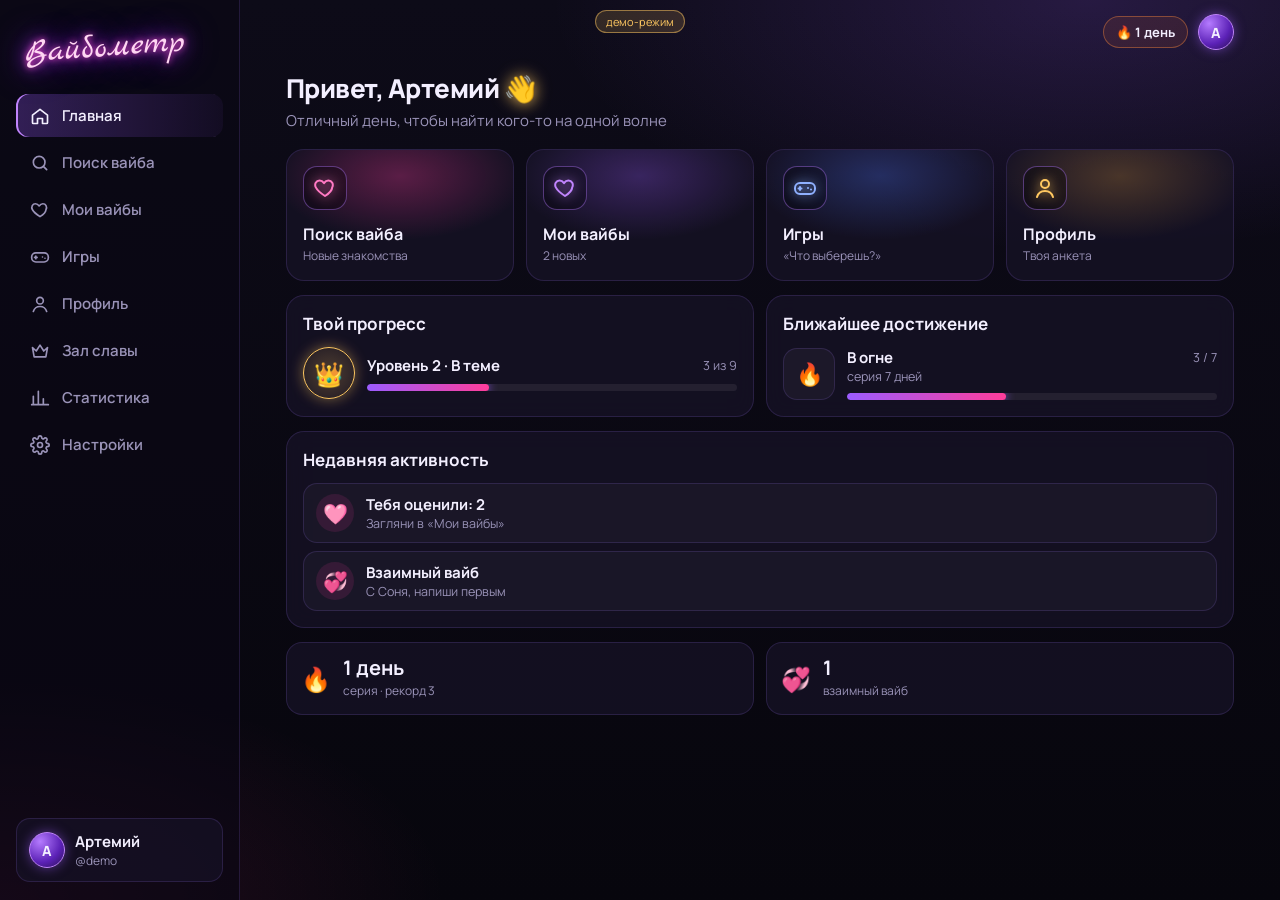
==== webapp/index.html @ e4ebafc0 "Mini App: frontend (home, swipe search, mutual screen, vibes, profile, hall of fame, stats, settings" ====
<!doctype html>
<html lang="ru">
<head>
  <meta charset="utf-8">
  <meta name="viewport" content="width=device-width, initial-scale=1, maximum-scale=1, user-scalable=no, viewport-fit=cover">
  <title>Вайбометр</title>
  <script src="https://telegram.org/js/telegram-web-app.js"></script>
  <link rel="preconnect" href="https://fonts.googleapis.com">
  <link rel="preconnect" href="https://fonts.gstatic.com" crossorigin>
  <link href="https://fonts.googleapis.com/css2?family=Marck+Script&family=Manrope:wght@400;500;600;700;800&display=swap" rel="stylesheet">
  <link rel="stylesheet" href="style.css">
</head>
<body>
  <div class="bg-glow"></div>

  <div class="layout">
    <aside class="sidebar">
      <div class="logo">Вайбометр</div>
      <nav class="side-nav" id="side-nav"></nav>
      <div class="side-user" id="side-user"></div>
    </aside>

    <main class="content">
      <header class="topbar">
        <div class="logo logo-sm">Вайбометр</div>
        <div class="topbar-right">
          <div class="streak-chip" id="top-streak"></div>
          <div class="avatar avatar-sm" id="top-avatar"></div>
        </div>
      </header>
      <div id="view" class="view"></div>
    </main>
  </div>

  <nav class="tabbar" id="tabbar"></nav>

  <div id="overlay" class="overlay hidden"></div>
  <div id="toast" class="toast hidden"></div>

  <script src="app.js"></script>
</body>
</html>
---- webapp/style.css ----
/* Вайбометр Mini App: тёмный неон, фиолетовый акцент, розовый для взаимности */
:root {
  --bg: #07060d;
  --bg-2: #0d0b18;
  --card: rgba(22, 18, 38, 0.78);
  --card-solid: #15122a;
  --line: rgba(160, 120, 255, 0.16);
  --line-strong: rgba(180, 120, 255, 0.42);
  --text: #f3efff;
  --muted: #9a93b8;
  --dim: #6b6589;
  --violet: #9b5cff;
  --violet-2: #c084fc;
  --pink: #ff3d9a;
  --pink-2: #ff7ac3;
  --gold: #ffc861;
  --ok: #3ee08f;
  --glow-violet: 0 0 18px rgba(155, 92, 255, 0.55), 0 0 42px rgba(155, 92, 255, 0.25);
  --glow-pink: 0 0 18px rgba(255, 61, 154, 0.6), 0 0 44px rgba(255, 61, 154, 0.28);
  --radius: 18px;
  --tabbar-h: 68px;
  --safe-b: env(safe-area-inset-bottom, 0px);
}

* { box-sizing: border-box; -webkit-tap-highlight-color: transparent; }
html, body { margin: 0; height: 100%; }
body {
  background: var(--bg);
  color: var(--text);
  font-family: "Manrope", -apple-system, system-ui, sans-serif;
  font-size: 15px;
  overflow-x: hidden;
  overscroll-behavior: none;
}
button { font: inherit; color: inherit; cursor: pointer; border: 0; background: none; }
.hidden { display: none !important; }

.bg-glow {
  position: fixed; inset: 0; z-index: 0; pointer-events: none;
  background:
    radial-gradient(60% 40% at 85% 0%, rgba(155, 92, 255, 0.18), transparent 70%),
    radial-gradient(50% 35% at 0% 100%, rgba(255, 61, 154, 0.12), transparent 70%),
    linear-gradient(180deg, var(--bg-2), var(--bg));
}

/* ---------- Логотип ---------- */
.logo {
  font-family: "Marck Script", cursive;
  font-size: 34px;
  color: #ffd6f3;
  text-shadow: 0 0 6px #ff4fd8, 0 0 18px #c13cff, 0 0 36px #7a2cff;
  transform: rotate(-4deg);
  line-height: 1;
  white-space: nowrap;
}
.logo-sm { font-size: 26px; }

/* ---------- Каркас ---------- */
.layout { position: relative; z-index: 1; display: flex; min-height: 100vh; }
.content { flex: 1; min-width: 0; }
.view {
  padding: 8px 16px calc(var(--tabbar-h) + var(--safe-b) + 20px);
  max-width: 980px; margin: 0 auto;
  animation: fade .25s ease;
}
@keyframes fade { from { opacity: 0; transform: translateY(6px); } to { opacity: 1; transform: none; } }

.topbar {
  display: flex; align-items: center; justify-content: space-between;
  padding: 14px 16px 6px;
  max-width: 980px; margin: 0 auto;
}
.topbar-right { display: flex; align-items: center; gap: 10px; }

.sidebar { display: none; }

.tabbar {
  position: fixed; left: 0; right: 0; bottom: 0; z-index: 20;
  height: calc(var(--tabbar-h) + var(--safe-b));
  padding: 6px 8px var(--safe-b);
  display: grid; grid-template-columns: repeat(5, 1fr);
  background: rgba(10, 8, 20, 0.92);
  backdrop-filter: blur(14px);
  border-top: 1px solid var(--line);
}
.tab {
  display: flex; flex-direction: column; align-items: center; justify-content: center; gap: 3px;
  color: var(--dim); font-size: 11px; font-weight: 600;
  position: relative;
}
.tab svg { width: 23px; height: 23px; }
.tab.active { color: var(--text); }
.tab.active svg { color: var(--violet-2); filter: drop-shadow(0 0 6px var(--violet)); }
.tab .dot {
  position: absolute; top: 6px; right: calc(50% - 18px);
  min-width: 16px; height: 16px; padding: 0 4px; border-radius: 8px;
  background: var(--pink); color: #fff; font-size: 10px; line-height: 16px; text-align: center;
  box-shadow: var(--glow-pink);
}

@media (min-width: 900px) {
  .tabbar, .topbar .logo { display: none; }
  .topbar { justify-content: flex-end; }
  .sidebar {
    display: flex; flex-direction: column;
    width: 240px; flex-shrink: 0;
    position: sticky; top: 0; height: 100vh;
    padding: 26px 16px 18px;
    border-right: 1px solid var(--line);
    background: rgba(10, 8, 20, 0.6);
  }
  .sidebar .logo { margin: 4px 8px 30px; }
  .view { padding-bottom: 40px; }
}
.side-nav { display: flex; flex-direction: column; gap: 4px; flex: 1; }
.side-link {
  display: flex; align-items: center; gap: 12px;
  padding: 11px 14px; border-radius: 12px;
  color: var(--muted); font-weight: 600; text-align: left;
}
.side-link svg { width: 20px; height: 20px; }
.side-link:hover { background: rgba(155, 92, 255, 0.08); color: var(--text); }
.side-link.active {
  color: var(--text);
  background: linear-gradient(90deg, rgba(155, 92, 255, 0.28), rgba(155, 92, 255, 0.06));
  box-shadow: inset 2px 0 0 var(--violet-2);
}
.side-user {
  display: flex; align-items: center; gap: 10px;
  padding: 12px; border-radius: 14px;
  background: var(--card); border: 1px solid var(--line);
}
.side-user small { display: block; color: var(--muted); font-size: 12px; }
.online { color: var(--ok); font-size: 12px; margin: 0 0 10px 8px; }
.online::before { content: "●"; margin-right: 6px; }

/* ---------- Общие блоки ---------- */
h1 { font-size: 26px; font-weight: 800; margin: 6px 0 4px; letter-spacing: -0.02em; }
h2 { font-size: 17px; font-weight: 700; margin: 0 0 12px; }
.sub { color: var(--muted); margin: 0 0 18px; }

.card {
  background: var(--card);
  border: 1px solid var(--line);
  border-radius: var(--radius);
  padding: 16px;
  backdrop-filter: blur(10px);
}
.grid { display: grid; gap: 12px; }
.grid-2 { grid-template-columns: 1fr 1fr; }
.grid-4 { grid-template-columns: repeat(2, 1fr); }
@media (min-width: 700px) { .grid-4 { grid-template-columns: repeat(4, 1fr); } }
.row { display: flex; align-items: center; gap: 12px; }
.between { justify-content: space-between; }
.mt { margin-top: 14px; }
.mt-l { margin-top: 22px; }
.muted { color: var(--muted); }
.small { font-size: 12.5px; }

.btn {
  display: inline-flex; align-items: center; justify-content: center; gap: 10px;
  height: 52px; padding: 0 22px; border-radius: 16px;
  font-weight: 700; font-size: 16px;
  border: 1.5px solid var(--line-strong);
  background: rgba(22, 18, 38, 0.8);
  transition: transform .12s ease, box-shadow .2s ease;
}
.btn:active { transform: scale(0.96); }
.btn svg { width: 22px; height: 22px; }
.btn-pink {
  border-color: var(--pink);
  background: linear-gradient(180deg, rgba(255, 61, 154, 0.22), rgba(255, 61, 154, 0.06));
  box-shadow: var(--glow-pink);
}
.btn-pink svg { color: var(--pink-2); filter: drop-shadow(0 0 6px var(--pink)); }
.btn-violet {
  border-color: var(--violet-2);
  background: linear-gradient(180deg, rgba(155, 92, 255, 0.28), rgba(155, 92, 255, 0.08));
  box-shadow: var(--glow-violet);
}
.btn-ghost { border-color: var(--line); }
.btn-block { width: 100%; }
.btn-sm { height: 36px; padding: 0 14px; font-size: 13px; border-radius: 12px; }

.chip {
  display: inline-flex; align-items: center; gap: 6px;
  padding: 6px 12px; border-radius: 999px;
  font-size: 13px; font-weight: 600;
  background: rgba(155, 92, 255, 0.12);
  border: 1px solid rgba(155, 92, 255, 0.35);
  color: #e3d4ff;
}
.chip.common {
  background: rgba(255, 61, 154, 0.14);
  border-color: rgba(255, 61, 154, 0.55);
  color: #ffd0e8;
  box-shadow: 0 0 10px rgba(255, 61, 154, 0.25);
}
.chips { display: flex; flex-wrap: wrap; gap: 8px; }

.seg { display: flex; gap: 6px; padding: 4px; border-radius: 14px; background: rgba(255,255,255,0.03); border: 1px solid var(--line); margin-bottom: 16px; overflow-x: auto; }
.seg button { flex: 1; padding: 9px 12px; border-radius: 10px; color: var(--muted); font-weight: 600; font-size: 13.5px; white-space: nowrap; }
.seg button.on { background: rgba(155, 92, 255, 0.3); color: var(--text); box-shadow: var(--glow-violet); }

.streak-chip {
  display: flex; align-items: center; gap: 6px;
  padding: 6px 12px; border-radius: 999px;
  background: rgba(255, 120, 40, 0.1); border: 1px solid rgba(255, 140, 60, 0.4);
  font-weight: 700; font-size: 13px;
}

.bar { height: 7px; border-radius: 99px; background: rgba(255,255,255,0.07); overflow: hidden; }
.bar > i {
  display: block; height: 100%; border-radius: 99px;
  background: linear-gradient(90deg, var(--violet), var(--pink));
  box-shadow: 0 0 10px var(--violet);
}

/* ---------- Аватары ---------- */
.avatar {
  width: 48px; height: 48px; border-radius: 50%; flex-shrink: 0;
  display: grid; place-items: center;
  font-weight: 800; font-size: 18px;
  background: radial-gradient(circle at 30% 25%, #b57bff, #5b21b6 60%, #2a1052);
  border: 1.5px solid var(--violet-2);
  box-shadow: 0 0 12px rgba(155, 92, 255, 0.5);
  background-size: cover; background-position: center;
  overflow: hidden;
}
.avatar-sm { width: 36px; height: 36px; font-size: 14px; }
.avatar-xl { width: 120px; height: 120px; font-size: 42px; border-width: 2.5px; }
.avatar.pink { border-color: var(--pink); box-shadow: var(--glow-pink); background: radial-gradient(circle at 30% 25%, #ff8fca, #b0105e 60%, #4a0628); }

/* ---------- Главная ---------- */
.hello h1 span { filter: drop-shadow(0 0 8px var(--gold)); }
.tiles { display: grid; grid-template-columns: 1fr 1fr; gap: 12px; }
@media (min-width: 700px) { .tiles { grid-template-columns: repeat(4, 1fr); } }
.tile {
  position: relative; overflow: hidden;
  min-height: 132px; padding: 16px; border-radius: var(--radius);
  display: flex; flex-direction: column; justify-content: flex-end; text-align: left;
  border: 1px solid var(--line);
  background: var(--card);
}
.tile::before {
  content: ""; position: absolute; inset: 0; z-index: 0;
  background: radial-gradient(80% 70% at 50% 20%, var(--tile-c, rgba(155,92,255,.35)), transparent 70%);
  opacity: .8;
}
.tile > * { position: relative; z-index: 1; }
.tile .ico {
  position: absolute; top: 16px; left: 16px;
  width: 44px; height: 44px; border-radius: 14px; display: grid; place-items: center;
  background: rgba(0,0,0,.3); border: 1px solid var(--line-strong);
}
.tile .ico svg { width: 24px; height: 24px; filter: drop-shadow(0 0 6px currentColor); }
.tile b { font-size: 16px; }
.tile small { color: var(--muted); font-size: 12px; margin-top: 2px; }
.tile.pink { --tile-c: rgba(255, 61, 154, .38); }
.tile.pink .ico { color: var(--pink-2); }
.tile.violet .ico { color: var(--violet-2); }
.tile.blue { --tile-c: rgba(80, 120, 255, .35); }
.tile.blue .ico { color: #8fb0ff; }
.tile.gold { --tile-c: rgba(255, 180, 60, .28); }
.tile.gold .ico { color: var(--gold); }

.level-badge {
  width: 52px; height: 52px; border-radius: 50%; flex-shrink: 0;
  display: grid; place-items: center; font-size: 24px;
  background: radial-gradient(circle, rgba(255,200,97,.25), rgba(255,200,97,.05));
  border: 1.5px solid var(--gold);
  box-shadow: 0 0 14px rgba(255, 200, 97, 0.45);
}
.lock-badge {
  width: 52px; height: 52px; border-radius: 14px; flex-shrink: 0;
  display: grid; place-items: center; font-size: 22px;
  background: rgba(255,255,255,.04); border: 1px solid var(--line);
}

.activity { display: flex; flex-direction: column; gap: 8px; }
.act { display: flex; align-items: center; gap: 12px; padding: 10px 12px; border-radius: 14px; background: rgba(255,255,255,0.03); border: 1px solid var(--line); }
.act .ai { font-size: 20px; width: 38px; height: 38px; border-radius: 50%; display: grid; place-items: center; background: rgba(255, 61, 154, .12); }

/* ---------- Поиск: карточка ---------- */
.deck { position: relative; height: min(560px, calc(100vh - 400px - var(--safe-b))); height: min(560px, calc(100dvh - 400px - var(--safe-b))); min-height: 330px; margin: 0 auto; max-width: 440px; }
@media (min-width: 900px) { .deck { height: min(560px, calc(100dvh - 300px)); } }
.pcard {
  position: absolute; inset: 0;
  border-radius: 24px; overflow: hidden;
  background: var(--card-solid);
  border: 1px solid var(--line-strong);
  box-shadow: 0 20px 50px rgba(0,0,0,.5), 0 0 30px rgba(155, 92, 255, .15);
  display: flex; flex-direction: column;
  touch-action: pan-y; user-select: none;
  will-change: transform;
}
.pcard.back { transform: scale(0.94) translateY(16px); opacity: .55; filter: blur(1px); }
.pcard .aura {
  position: relative; flex: 1; min-height: 180px;
  display: grid; place-items: center;
  background:
    radial-gradient(40% 45% at 50% 42%, var(--a1, #b04cff) 0%, transparent 70%),
    radial-gradient(60% 50% at 30% 80%, var(--a2, #ff3d9a) 0%, transparent 70%),
    linear-gradient(160deg, #1b1033, #0a0716);
  overflow: hidden;
}
.pcard .aura::after {
  content: ""; position: absolute; inset: 0;
  background: repeating-linear-gradient(0deg, rgba(255,255,255,.025) 0 2px, transparent 2px 4px);
}
.silhouette {
  width: 46%; max-width: 170px; aspect-ratio: 1; border-radius: 50%;
  display: grid; place-items: center;
  font-size: 64px; font-weight: 800; color: rgba(255,255,255,.92);
  background: rgba(255,255,255,.06);
  border: 2px solid rgba(255,255,255,.35);
  box-shadow: 0 0 40px rgba(255,255,255,.12), inset 0 0 30px rgba(255,255,255,.08);
  backdrop-filter: blur(6px);
  text-shadow: 0 0 20px rgba(255,255,255,.6);
}
.locked-note {
  position: absolute; bottom: 12px; left: 12px; right: 12px; z-index: 2;
  display: flex; align-items: center; gap: 8px; justify-content: center;
  font-size: 12.5px; color: #e9ddff;
  padding: 7px 10px; border-radius: 12px;
  background: rgba(0,0,0,.4); backdrop-filter: blur(6px);
}
.vibe-pill {
  position: absolute; top: 14px; right: 14px; z-index: 2;
  padding: 7px 12px; border-radius: 999px;
  font-weight: 800; font-size: 14px;
  background: rgba(0,0,0,.45); border: 1px solid rgba(255, 140, 60, .6);
  box-shadow: 0 0 14px rgba(255, 120, 40, .4);
}
.pcard .info { padding: 14px 18px 16px; }
.pcard .name { font-size: 24px; font-weight: 800; letter-spacing: -0.02em; }
.pcard .city { color: var(--muted); margin: 2px 0 10px; }
.pcard .about { color: #d5cdef; margin: 10px 0 0; font-size: 14px; line-height: 1.4; display: -webkit-box; -webkit-line-clamp: 3; -webkit-box-orient: vertical; overflow: hidden; }
.stamp {
  position: absolute; top: 30px; z-index: 3;
  padding: 6px 14px; border-radius: 12px;
  font-size: 26px; font-weight: 800; letter-spacing: .06em;
  border: 3px solid; opacity: 0; pointer-events: none;
}
.stamp.like { left: 22px; color: var(--pink-2); border-color: var(--pink); transform: rotate(-14deg); box-shadow: var(--glow-pink); text-shadow: 0 0 10px var(--pink); }
.stamp.skip { right: 22px; color: #cfc8e8; border-color: #8b84a8; transform: rotate(14deg); }

.actions { display: grid; grid-template-columns: 1fr 1fr; gap: 12px; max-width: 440px; margin: 14px auto 0; }
.actions-mini { display: flex; justify-content: center; gap: 22px; margin-top: 12px; }
.actions-mini button { color: var(--muted); font-size: 13px; display: flex; align-items: center; gap: 6px; }
.actions-mini svg { width: 16px; height: 16px; }

.empty { text-align: center; padding: 50px 20px; }
.empty .big { font-size: 54px; margin-bottom: 12px; filter: drop-shadow(0 0 14px var(--violet)); }

/* ---------- Мои вайбы ---------- */
.person { display: flex; align-items: center; gap: 12px; padding: 12px; border-radius: 16px; background: var(--card); border: 1px solid var(--line); }
.person .pi { flex: 1; min-width: 0; }
.person .pi b { display: block; }
.person .pi small { color: var(--muted); }
.list { display: flex; flex-direction: column; gap: 10px; }

/* ---------- Взаимность ---------- */
.overlay {
  position: fixed; inset: 0; z-index: 50;
  background: radial-gradient(60% 50% at 50% 40%, rgba(255, 61, 154, .22), rgba(7,6,13,.96) 70%);
  backdrop-filter: blur(8px);
  display: flex; flex-direction: column; align-items: center; justify-content: center;
  padding: 24px; text-align: center;
  animation: fade .3s ease;
}
.match-title { font-size: 32px; font-weight: 800; text-shadow: 0 0 18px rgba(255, 61, 154, .8); margin: 0; }
.match-pair { display: flex; align-items: center; justify-content: center; gap: 4px; margin: 36px 0 16px; }
.match-pair .who { width: 120px; }
.match-pair .who b { display: block; margin-top: 10px; }
.match-pair .who small { color: var(--muted); }
.match-heart { font-size: 48px; animation: beat 1.1s ease-in-out infinite; filter: drop-shadow(0 0 16px var(--pink)); margin: 0 -6px; z-index: 2; }
@keyframes beat { 0%,100% { transform: scale(1); } 30% { transform: scale(1.22); } 50% { transform: scale(.96); } }
.float-heart { position: absolute; color: var(--pink); opacity: .7; animation: rise linear infinite; pointer-events: none; text-shadow: 0 0 10px var(--pink); }
@keyframes rise { from { transform: translateY(40px); opacity: 0; } 20% { opacity: .8; } to { transform: translateY(-120px); opacity: 0; } }
.match-actions { display: flex; flex-direction: column; gap: 10px; width: 100%; max-width: 320px; margin-top: 26px; }

/* ---------- Профиль ---------- */
.profile-head { display: flex; gap: 16px; align-items: center; }
.profile-photo {
  width: 104px; height: 104px; border-radius: 22px; flex-shrink: 0;
  background: radial-gradient(circle at 30% 25%, #b57bff, #5b21b6 60%, #2a1052);
  background-size: cover; background-position: center;
  border: 1.5px solid var(--line-strong);
  box-shadow: var(--glow-violet);
  display: grid; place-items: center; font-size: 40px; font-weight: 800;
}
.stat-tile { display: flex; align-items: center; gap: 12px; padding: 14px; border-radius: 16px; background: var(--card); border: 1px solid var(--line); }
.stat-tile .si { font-size: 24px; }
.stat-tile b { font-size: 20px; display: block; line-height: 1.1; }
.stat-tile small { color: var(--muted); font-size: 12px; }

/* ---------- Зал славы ---------- */
.ach-grid { display: grid; grid-template-columns: repeat(auto-fill, minmax(96px, 1fr)); gap: 14px; }
.ach { text-align: center; }
.ach .medal {
  width: 72px; height: 72px; margin: 0 auto 8px; border-radius: 50%;
  display: grid; place-items: center; font-size: 30px;
  background: radial-gradient(circle, rgba(255,255,255,.06), rgba(255,255,255,.01));
  border: 1.5px solid var(--line);
  position: relative;
}
.ach.done .medal { border-color: var(--gold); box-shadow: 0 0 16px rgba(255, 200, 97, .45); background: radial-gradient(circle, rgba(255,200,97,.22), rgba(255,200,97,.03)); }
.ach.locked .medal { filter: grayscale(1); opacity: .5; }
.ach b { font-size: 13px; display: block; }
.ach small { color: var(--muted); font-size: 11.5px; }
.ach .bar { margin: 6px auto 0; max-width: 72px; height: 5px; }

/* ---------- Статистика ---------- */
.ring { width: 150px; height: 150px; position: relative; margin: 0 auto; }
.ring svg { width: 100%; height: 100%; transform: rotate(-90deg); }
.ring .rv { position: absolute; inset: 0; display: grid; place-items: center; text-align: center; }
.ring .rv b { font-size: 30px; display: block; }

/* ---------- Игры ---------- */
.game { display: flex; align-items: center; gap: 14px; padding: 14px; border-radius: 18px; background: var(--card); border: 1px solid var(--line); }
.game .gi { width: 58px; height: 58px; border-radius: 16px; display: grid; place-items: center; font-size: 28px; flex-shrink: 0; background: rgba(155, 92, 255, .14); border: 1px solid var(--line-strong); box-shadow: var(--glow-violet); }
.game .gt { flex: 1; min-width: 0; }
.game .gt small { color: var(--muted); }
.game.soon { opacity: .55; }

/* ---------- Настройки ---------- */
.set-item { display: flex; align-items: center; gap: 14px; padding: 14px; border-radius: 14px; background: var(--card); border: 1px solid var(--line); text-align: left; width: 100%; }
.set-item .st { flex: 1; }
.set-item small { display: block; color: var(--muted); font-size: 12px; }
.set-item .chev { color: var(--dim); }

/* ---------- Тост ---------- */
.toast {
  position: fixed; left: 50%; transform: translateX(-50%);
  bottom: calc(var(--tabbar-h) + var(--safe-b) + 16px); z-index: 60;
  padding: 12px 18px; border-radius: 14px;
  background: rgba(30, 24, 52, .95); border: 1px solid var(--line-strong);
  box-shadow: var(--glow-violet); font-weight: 600; font-size: 14px;
  max-width: calc(100% - 32px);
}
.demo-badge { position: fixed; top: 10px; left: 50%; transform: translateX(-50%); z-index: 70; font-size: 11px; padding: 3px 10px; border-radius: 99px; background: rgba(255, 200, 97, .15); border: 1px solid rgba(255,200,97,.5); color: var(--gold); }
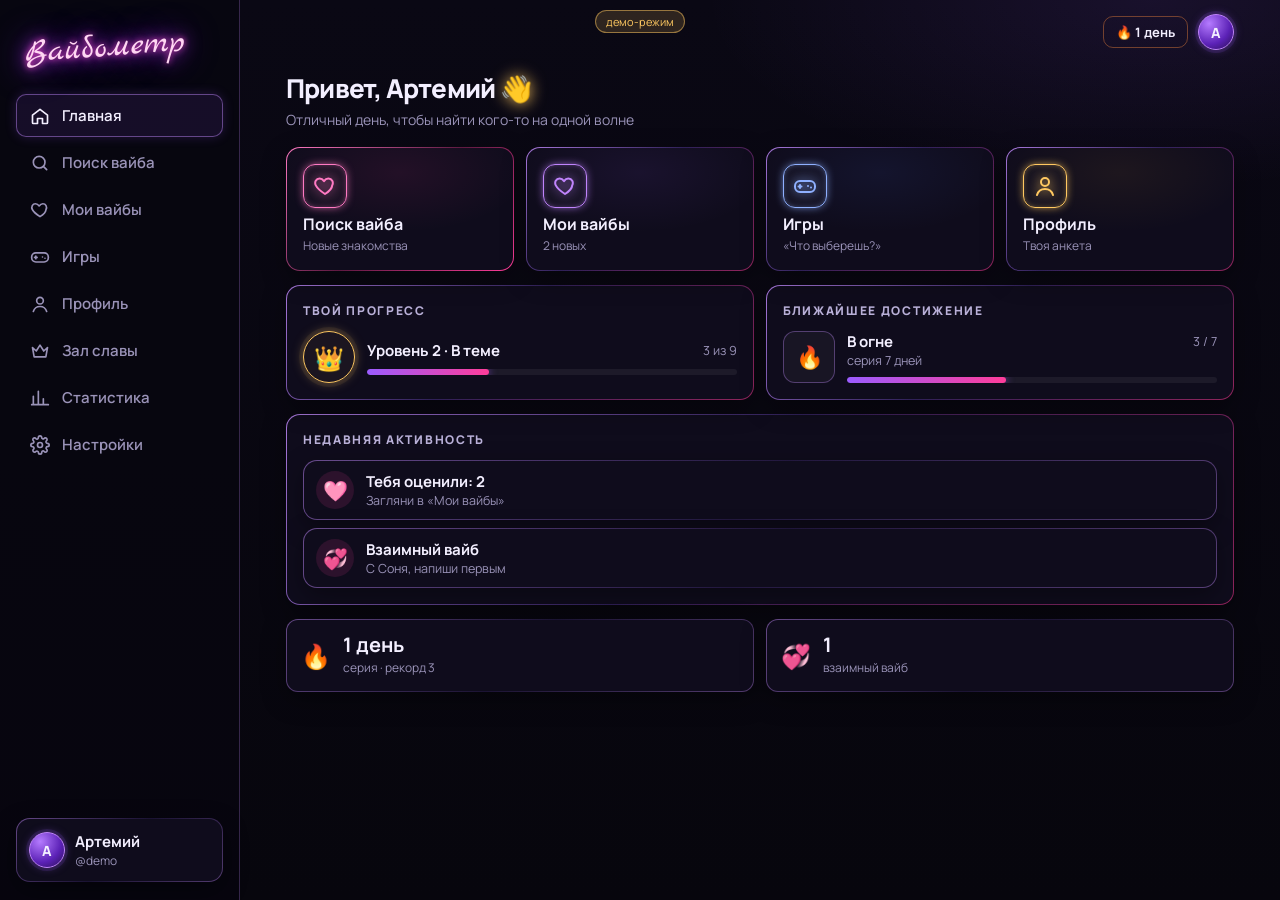
==== commit 8151d410: "Mini App: anonymous question and report from the card (bottom sheet), API routes question/report Co-" ====
--- a/webapp/index.html
+++ b/webapp/index.html
@@ -35,6 +35,7 @@
   <nav class="tabbar" id="tabbar"></nav>
 
   <div id="overlay" class="overlay hidden"></div>
+  <div id="sheet" class="sheet hidden"></div>
   <div id="toast" class="toast hidden"></div>
 
   <script src="app.js"></script>
--- a/webapp/style.css
+++ b/webapp/style.css
@@ -440,3 +440,161 @@
   max-width: calc(100% - 32px);
 }
 .demo-badge { position: fixed; top: 10px; left: 50%; transform: translateX(-50%); z-index: 70; font-size: 11px; padding: 3px 10px; border-radius: 99px; background: rgba(255, 200, 97, .15); border: 1px solid rgba(255,200,97,.5); color: var(--gold); }
+
+/* =========================================================
+   Строгий неон: чёткие контуры вместо мягких пятен
+   ========================================================= */
+:root {
+  --radius: 14px;
+  --edge: linear-gradient(135deg, rgba(196, 140, 255, .85), rgba(120, 80, 220, .35) 45%, rgba(255, 61, 154, .55));
+  --edge-soft: linear-gradient(135deg, rgba(196, 140, 255, .5), rgba(120, 80, 220, .18) 50%, rgba(196, 140, 255, .4));
+  --edge-pink: linear-gradient(135deg, #ff7ac3, rgba(255, 61, 154, .35) 50%, #ff3d9a);
+  --panel: #0f0c1c;
+}
+
+/* фон спокойнее */
+.bg-glow {
+  background:
+    radial-gradient(50% 30% at 90% 0%, rgba(155, 92, 255, 0.10), transparent 70%),
+    linear-gradient(180deg, #0a0814, var(--bg));
+}
+
+/* единая рамка: тонкий градиентный контур */
+.card, .tile, .person, .stat-tile, .game, .set-item, .act, .side-user, .seg {
+  border: 1px solid transparent;
+  background:
+    linear-gradient(var(--panel), var(--panel)) padding-box,
+    var(--edge-soft) border-box;
+  backdrop-filter: none;
+  box-shadow: 0 0 0 0 transparent, 0 8px 24px rgba(0, 0, 0, .35);
+}
+.card, .tile { background: linear-gradient(var(--panel), var(--panel)) padding-box, var(--edge) border-box; }
+.card:hover, .tile:hover, .game:hover, .set-item:hover { box-shadow: 0 0 14px rgba(155, 92, 255, .22), 0 8px 24px rgba(0, 0, 0, .35); }
+
+/* плитки: без цветных облаков, акцент только в иконке и контуре */
+.tile::before { opacity: .22; }
+.tile { min-height: 124px; }
+.tile .ico {
+  border-radius: 12px;
+  background: rgba(255, 255, 255, .02);
+  border: 1px solid currentColor;
+  box-shadow: 0 0 10px -2px currentColor, inset 0 0 8px -4px currentColor;
+}
+.tile.pink { background: linear-gradient(var(--panel), var(--panel)) padding-box, var(--edge-pink) border-box; }
+
+/* заголовки секций строже */
+h1 { font-weight: 800; letter-spacing: -0.03em; }
+.card h2, .view > h2 {
+  font-size: 12px; font-weight: 800; letter-spacing: .14em; text-transform: uppercase;
+  color: #b9b0d8;
+}
+.sub { font-size: 14px; }
+
+/* кнопки: чёткая неоновая обводка, свечение только по контуру */
+.btn {
+  height: 50px; border-radius: 12px;
+  border: 1.5px solid rgba(196, 140, 255, .55);
+  background: rgba(15, 12, 28, .9);
+  letter-spacing: .01em;
+}
+.btn-pink {
+  border-color: #ff4fa8;
+  background: rgba(255, 61, 154, .06);
+  box-shadow: 0 0 0 1px rgba(255, 61, 154, .15), 0 0 16px rgba(255, 61, 154, .35), inset 0 0 14px rgba(255, 61, 154, .12);
+}
+.btn-violet {
+  border-color: #b57bff;
+  background: rgba(155, 92, 255, .08);
+  box-shadow: 0 0 0 1px rgba(155, 92, 255, .15), 0 0 16px rgba(155, 92, 255, .35), inset 0 0 14px rgba(155, 92, 255, .12);
+}
+.btn-ghost { border-color: rgba(196, 140, 255, .35); }
+.btn-sm { height: 34px; border-radius: 10px; }
+
+/* теги */
+.chip {
+  border-radius: 8px; padding: 5px 10px; font-size: 12.5px;
+  background: transparent;
+  border: 1px solid rgba(196, 140, 255, .55);
+  color: #e3d4ff;
+}
+.chip.common { background: rgba(255, 61, 154, .06); border-color: #ff4fa8; box-shadow: 0 0 8px rgba(255, 61, 154, .3); }
+
+/* переключатели */
+.seg { border-radius: 12px; padding: 3px; }
+.seg button { border-radius: 9px; }
+.seg button.on {
+  background: rgba(155, 92, 255, .12);
+  box-shadow: inset 0 0 0 1px #b57bff, 0 0 12px rgba(155, 92, 255, .35);
+}
+
+/* карточка анкеты: контур, а не тень-облако */
+.pcard {
+  border-radius: 18px;
+  border: 1.5px solid transparent;
+  background: linear-gradient(var(--panel), var(--panel)) padding-box, var(--edge) border-box;
+  box-shadow: 0 0 22px rgba(155, 92, 255, .18), 0 20px 50px rgba(0, 0, 0, .55);
+}
+.pcard .aura { margin: 10px 10px 0; border-radius: 12px; border: 1px solid rgba(196, 140, 255, .3); }
+.pcard .aura::before {
+  content: ""; position: absolute; inset: 0;
+  background: radial-gradient(80% 60% at 50% 45%, transparent 40%, rgba(5, 4, 10, .55));
+}
+.silhouette { border-width: 1.5px; box-shadow: 0 0 0 6px rgba(255, 255, 255, .03), 0 0 24px rgba(255, 255, 255, .1); }
+.vibe-pill { border-radius: 8px; background: rgba(8, 6, 16, .8); }
+.locked-note { border-radius: 8px; border: 1px solid rgba(255, 255, 255, .1); }
+
+/* аватары и бейджи */
+.avatar { border-width: 1.5px; box-shadow: 0 0 0 3px rgba(155, 92, 255, .12), 0 0 10px rgba(155, 92, 255, .35); }
+.level-badge, .ach.done .medal {
+  background: rgba(255, 200, 97, .05);
+  box-shadow: 0 0 0 4px rgba(255, 200, 97, .07), 0 0 12px rgba(255, 200, 97, .35);
+}
+.lock-badge { border-radius: 12px; border-color: rgba(196, 140, 255, .35); }
+.ach .medal { border-color: rgba(196, 140, 255, .35); }
+.game .gi { border-radius: 12px; background: transparent; border-color: rgba(196, 140, 255, .6); box-shadow: 0 0 10px rgba(155, 92, 255, .3); }
+.stat-tile { border-radius: 12px; }
+.bar { height: 6px; background: rgba(255, 255, 255, .06); }
+.bar > i { box-shadow: 0 0 8px rgba(155, 92, 255, .8); }
+
+/* нижняя панель: неоновая линия сверху */
+.tabbar { background: rgba(8, 6, 16, .96); border-top: 1px solid rgba(196, 140, 255, .35); box-shadow: 0 -8px 24px rgba(155, 92, 255, .08); }
+.tab.active::before {
+  content: ""; position: absolute; top: -7px; left: 30%; right: 30%; height: 2px; border-radius: 2px;
+  background: #c084fc; box-shadow: 0 0 10px #9b5cff;
+}
+
+/* боковое меню */
+.sidebar { background: rgba(8, 6, 16, .85); border-right-color: rgba(196, 140, 255, .25); }
+.side-link { border-radius: 10px; }
+.side-link.active { background: rgba(155, 92, 255, .1); box-shadow: inset 0 0 0 1px rgba(196, 140, 255, .45), 0 0 12px rgba(155, 92, 255, .2); }
+
+.streak-chip { border-radius: 10px; background: transparent; }
+.toast { border-radius: 12px; background: #120e22; }
+
+/* ---------- Шторка ---------- */
+.sheet { position: fixed; inset: 0; z-index: 55; }
+.sheet-backdrop { position: absolute; inset: 0; background: rgba(4, 3, 8, .7); animation: fadeIn .2s ease; }
+.sheet-panel {
+  position: absolute; left: 0; right: 0; bottom: 0;
+  max-width: 520px; margin: 0 auto;
+  padding: 10px 16px calc(18px + var(--safe-b));
+  border-radius: 18px 18px 0 0;
+  border: 1px solid transparent; border-bottom: 0;
+  background: linear-gradient(#0f0c1c, #0f0c1c) padding-box, var(--edge) border-box;
+  box-shadow: 0 -10px 40px rgba(155, 92, 255, .18);
+  animation: slideUp .25s ease;
+}
+.sheet-grip { width: 40px; height: 4px; border-radius: 4px; background: rgba(196, 140, 255, .4); margin: 0 auto 14px; }
+.sheet-title { font-size: 19px !important; letter-spacing: -0.01em !important; text-transform: none !important; color: var(--text) !important; margin: 0 0 4px; }
+.field {
+  width: 100%; resize: none;
+  padding: 12px 14px; border-radius: 12px;
+  font: inherit; color: var(--text);
+  background: rgba(255, 255, 255, .02);
+  border: 1px solid rgba(196, 140, 255, .45);
+  outline: none;
+}
+.field:focus { border-color: #c084fc; box-shadow: 0 0 0 3px rgba(155, 92, 255, .15), 0 0 12px rgba(155, 92, 255, .3); }
+.btn:disabled { opacity: .45; box-shadow: none; }
+@keyframes fadeIn { from { opacity: 0; } }
+@keyframes slideUp { from { transform: translateY(100%); } }
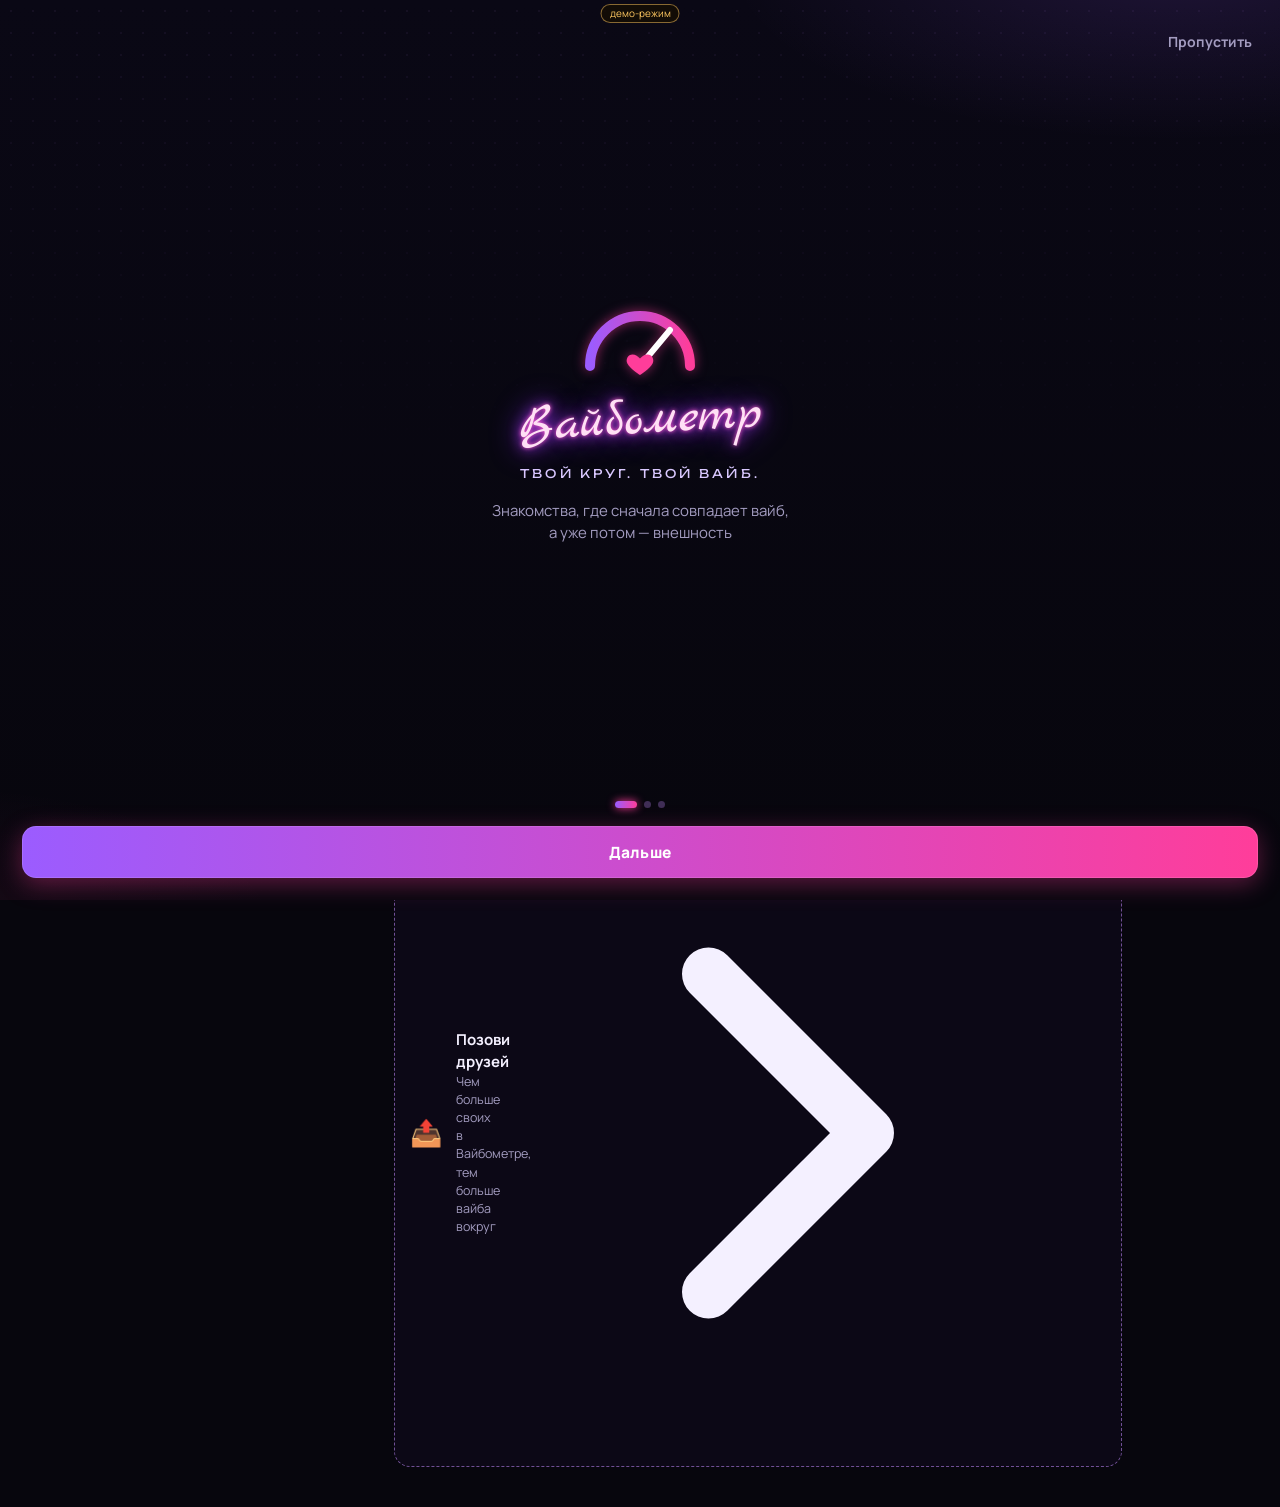
==== commit 5e1f5f32: "Mini App final: brand gauge mark, onboarding, vibe gauge on cards, details sheet, undo, confetti mat" ====
--- a/webapp/index.html
+++ b/webapp/index.html
@@ -3,30 +3,27 @@
 <head>
   <meta charset="utf-8">
   <meta name="viewport" content="width=device-width, initial-scale=1, maximum-scale=1, user-scalable=no, viewport-fit=cover">
+  <meta name="theme-color" content="#07060d">
   <title>Вайбометр</title>
   <script src="https://telegram.org/js/telegram-web-app.js"></script>
   <link rel="preconnect" href="https://fonts.googleapis.com">
   <link rel="preconnect" href="https://fonts.gstatic.com" crossorigin>
-  <link href="https://fonts.googleapis.com/css2?family=Marck+Script&family=Manrope:wght@400;500;600;700;800&display=swap" rel="stylesheet">
+  <link href="https://fonts.googleapis.com/css2?family=Marck+Script&family=Manrope:wght@400;500;600;700;800&family=Unbounded:wght@500;700&display=swap" rel="stylesheet">
   <link rel="stylesheet" href="style.css">
 </head>
 <body>
-  <div class="bg-glow"></div>
+  <div class="bg"></div>
 
   <div class="layout">
     <aside class="sidebar">
-      <div class="logo">Вайбометр</div>
+      <div class="brand" data-go="home"></div>
       <nav class="side-nav" id="side-nav"></nav>
-      <div class="side-user" id="side-user"></div>
     </aside>
 
     <main class="content">
       <header class="topbar">
-        <div class="logo logo-sm">Вайбометр</div>
-        <div class="topbar-right">
-          <div class="streak-chip" id="top-streak"></div>
-          <div class="avatar avatar-sm" id="top-avatar"></div>
-        </div>
+        <div class="brand" data-go="home"></div>
+        <div class="topbar-right" id="topbar-right"></div>
       </header>
       <div id="view" class="view"></div>
     </main>
@@ -36,7 +33,9 @@
 
   <div id="overlay" class="overlay hidden"></div>
   <div id="sheet" class="sheet hidden"></div>
+  <div id="onb" class="onb hidden"></div>
   <div id="toast" class="toast hidden"></div>
+  <input type="file" id="photo-input" accept="image/*" hidden>
 
   <script src="app.js"></script>
 </body>
--- a/webapp/style.css
+++ b/webapp/style.css
@@ -1,600 +1,513 @@
-/* Вайбометр Mini App: тёмный неон, фиолетовый акцент, розовый для взаимности */
+/* =========================================================
+   ВАЙБОМЕТР · Mini App
+   Бренд: тёмный неон, чёткие контуры, фиолетовый → розовый.
+   Знак: неоновая шкала-вайбометр.
+   ========================================================= */
 :root {
   --bg: #07060d;
-  --bg-2: #0d0b18;
-  --card: rgba(22, 18, 38, 0.78);
-  --card-solid: #15122a;
-  --line: rgba(160, 120, 255, 0.16);
-  --line-strong: rgba(180, 120, 255, 0.42);
-  --text: #f3efff;
-  --muted: #9a93b8;
-  --dim: #6b6589;
+  --panel: #0f0c1c;
+  --text: #f4f0ff;
+  --muted: #a39cc0;
+  --dim: #6c6690;
   --violet: #9b5cff;
   --violet-2: #c084fc;
   --pink: #ff3d9a;
   --pink-2: #ff7ac3;
   --gold: #ffc861;
-  --ok: #3ee08f;
-  --glow-violet: 0 0 18px rgba(155, 92, 255, 0.55), 0 0 42px rgba(155, 92, 255, 0.25);
-  --glow-pink: 0 0 18px rgba(255, 61, 154, 0.6), 0 0 44px rgba(255, 61, 154, 0.28);
-  --radius: 18px;
-  --tabbar-h: 68px;
+  --line: rgba(196, 140, 255, .28);
+  --line-strong: rgba(196, 140, 255, .6);
+  --edge: linear-gradient(135deg, rgba(196, 140, 255, .9), rgba(120, 80, 220, .3) 45%, rgba(255, 61, 154, .6));
+  --edge-soft: linear-gradient(135deg, rgba(196, 140, 255, .5), rgba(120, 80, 220, .16) 50%, rgba(196, 140, 255, .4));
+  --edge-pink: linear-gradient(135deg, #ff7ac3, rgba(255, 61, 154, .3) 50%, #ff3d9a);
+  --brand: linear-gradient(90deg, #9b5cff, #ff3d9a);
+  --radius: 14px;
+  --tabbar-h: 66px;
   --safe-b: env(safe-area-inset-bottom, 0px);
+  --head: "Unbounded", "Manrope", system-ui, sans-serif;
 }
 
 * { box-sizing: border-box; -webkit-tap-highlight-color: transparent; }
-html, body { margin: 0; height: 100%; }
+html, body { margin: 0; min-height: 100%; }
 body {
   background: var(--bg);
   color: var(--text);
-  font-family: "Manrope", -apple-system, system-ui, sans-serif;
-  font-size: 15px;
+  font: 15px/1.45 "Manrope", -apple-system, system-ui, sans-serif;
   overflow-x: hidden;
-  overscroll-behavior: none;
-}
-button { font: inherit; color: inherit; cursor: pointer; border: 0; background: none; }
+  overscroll-behavior-y: none;
+  -webkit-font-smoothing: antialiased;
+}
+button { font: inherit; color: inherit; cursor: pointer; border: 0; background: none; padding: 0; }
+input, textarea { font: inherit; color: inherit; }
 .hidden { display: none !important; }
-
-.bg-glow {
+.muted { color: var(--muted); }
+.small { font-size: 12.5px; }
+.row { display: flex; align-items: center; gap: 12px; }
+.between { justify-content: space-between; }
+.grow { flex: 1; min-width: 0; }
+.mt { margin-top: 14px; }
+.mt-l { margin-top: 24px; }
+
+.bg {
   position: fixed; inset: 0; z-index: 0; pointer-events: none;
   background:
-    radial-gradient(60% 40% at 85% 0%, rgba(155, 92, 255, 0.18), transparent 70%),
-    radial-gradient(50% 35% at 0% 100%, rgba(255, 61, 154, 0.12), transparent 70%),
-    linear-gradient(180deg, var(--bg-2), var(--bg));
-}
-
-/* ---------- Логотип ---------- */
-.logo {
+    radial-gradient(50% 28% at 92% -4%, rgba(155, 92, 255, .14), transparent 70%),
+    radial-gradient(40% 24% at -6% 104%, rgba(255, 61, 154, .08), transparent 70%),
+    linear-gradient(180deg, #0a0815, var(--bg));
+}
+.bg::after {
+  content: ""; position: absolute; inset: 0; opacity: .5;
+  background-image: radial-gradient(rgba(196, 140, 255, .12) 1px, transparent 1px);
+  background-size: 22px 22px;
+  -webkit-mask-image: linear-gradient(180deg, #000, transparent 55%);
+  mask-image: linear-gradient(180deg, #000, transparent 55%);
+}
+
+/* ---------- Бренд ---------- */
+.brand { display: inline-flex; align-items: center; gap: 8px; }
+.brand-mark { width: 40px; height: 26px; flex-shrink: 0; filter: drop-shadow(0 0 6px rgba(255, 61, 154, .55)); }
+.wordmark {
   font-family: "Marck Script", cursive;
-  font-size: 34px;
-  color: #ffd6f3;
-  text-shadow: 0 0 6px #ff4fd8, 0 0 18px #c13cff, 0 0 36px #7a2cff;
-  transform: rotate(-4deg);
-  line-height: 1;
+  font-size: 28px; line-height: 1;
+  color: #ffe0f5;
+  text-shadow: 0 0 4px #ff5fd0, 0 0 14px #c13cff, 0 0 30px #7a2cff;
+  transform: rotate(-3deg);
   white-space: nowrap;
 }
-.logo-sm { font-size: 26px; }
+
+h1 { font-family: var(--head); font-size: 23px; font-weight: 700; margin: 4px 0; letter-spacing: -0.02em; line-height: 1.2; }
+.label { font-size: 11px; font-weight: 800; letter-spacing: .14em; text-transform: uppercase; color: #b9b0d8; margin: 0 0 12px; }
+.sub { color: var(--muted); margin: 0 0 18px; font-size: 14px; }
+.grad-text { background: var(--brand); -webkit-background-clip: text; background-clip: text; color: transparent; }
 
 /* ---------- Каркас ---------- */
 .layout { position: relative; z-index: 1; display: flex; min-height: 100vh; }
 .content { flex: 1; min-width: 0; }
-.view {
-  padding: 8px 16px calc(var(--tabbar-h) + var(--safe-b) + 20px);
-  max-width: 980px; margin: 0 auto;
-  animation: fade .25s ease;
-}
-@keyframes fade { from { opacity: 0; transform: translateY(6px); } to { opacity: 1; transform: none; } }
-
 .topbar {
+  position: sticky; top: 0; z-index: 15;
   display: flex; align-items: center; justify-content: space-between;
-  padding: 14px 16px 6px;
-  max-width: 980px; margin: 0 auto;
-}
-.topbar-right { display: flex; align-items: center; gap: 10px; }
+  padding: 10px 16px;
+  background: linear-gradient(180deg, rgba(7, 6, 13, .96) 65%, rgba(7, 6, 13, 0));
+}
+.topbar-right { display: flex; align-items: center; gap: 8px; }
+.view { max-width: 760px; margin: 0 auto; padding: 4px 16px calc(var(--tabbar-h) + var(--safe-b) + 24px); }
+.view.enter { animation: viewIn .28s cubic-bezier(.2, .8, .2, 1); }
+@keyframes viewIn { from { opacity: 0; transform: translateY(8px); } }
 
 .sidebar { display: none; }
-
 .tabbar {
   position: fixed; left: 0; right: 0; bottom: 0; z-index: 20;
   height: calc(var(--tabbar-h) + var(--safe-b));
-  padding: 6px 8px var(--safe-b);
+  padding: 0 6px var(--safe-b);
   display: grid; grid-template-columns: repeat(5, 1fr);
-  background: rgba(10, 8, 20, 0.92);
-  backdrop-filter: blur(14px);
+  background: rgba(8, 6, 16, .96);
+  backdrop-filter: blur(12px);
   border-top: 1px solid var(--line);
 }
-.tab {
-  display: flex; flex-direction: column; align-items: center; justify-content: center; gap: 3px;
-  color: var(--dim); font-size: 11px; font-weight: 600;
-  position: relative;
-}
-.tab svg { width: 23px; height: 23px; }
+.tab { position: relative; display: flex; flex-direction: column; align-items: center; justify-content: center; gap: 3px; color: var(--dim); font-size: 10.5px; font-weight: 700; }
+.tab svg { width: 23px; height: 23px; transition: transform .2s; }
 .tab.active { color: var(--text); }
-.tab.active svg { color: var(--violet-2); filter: drop-shadow(0 0 6px var(--violet)); }
-.tab .dot {
-  position: absolute; top: 6px; right: calc(50% - 18px);
-  min-width: 16px; height: 16px; padding: 0 4px; border-radius: 8px;
-  background: var(--pink); color: #fff; font-size: 10px; line-height: 16px; text-align: center;
-  box-shadow: var(--glow-pink);
+.tab.active svg { color: var(--violet-2); filter: drop-shadow(0 0 6px var(--violet)); transform: translateY(-1px); }
+.tab.active::before { content: ""; position: absolute; top: 0; left: 32%; right: 32%; height: 2px; border-radius: 2px; background: var(--brand); box-shadow: 0 0 10px var(--pink); }
+.badge {
+  position: absolute; top: 7px; left: calc(50% + 6px);
+  min-width: 17px; height: 17px; padding: 0 5px; border-radius: 9px;
+  background: var(--pink); color: #fff; font-size: 10px; line-height: 17px; text-align: center; font-weight: 800;
+  box-shadow: 0 0 10px rgba(255, 61, 154, .7);
 }
 
 @media (min-width: 900px) {
-  .tabbar, .topbar .logo { display: none; }
+  .tabbar, .topbar .brand { display: none; }
   .topbar { justify-content: flex-end; }
   .sidebar {
     display: flex; flex-direction: column;
-    width: 240px; flex-shrink: 0;
-    position: sticky; top: 0; height: 100vh;
-    padding: 26px 16px 18px;
+    width: 236px; flex-shrink: 0; position: sticky; top: 0; height: 100vh;
+    padding: 22px 14px 16px;
     border-right: 1px solid var(--line);
-    background: rgba(10, 8, 20, 0.6);
+    background: rgba(8, 6, 16, .85);
   }
-  .sidebar .logo { margin: 4px 8px 30px; }
+  .sidebar .brand { margin: 0 8px 28px; }
   .view { padding-bottom: 40px; }
-}
-.side-nav { display: flex; flex-direction: column; gap: 4px; flex: 1; }
-.side-link {
-  display: flex; align-items: center; gap: 12px;
-  padding: 11px 14px; border-radius: 12px;
-  color: var(--muted); font-weight: 600; text-align: left;
-}
+  .toast { bottom: 24px; }
+}
+.side-nav { display: flex; flex-direction: column; gap: 3px; flex: 1; }
+.side-link { position: relative; display: flex; align-items: center; gap: 12px; padding: 10px 12px; border-radius: 10px; color: var(--muted); font-weight: 600; text-align: left; }
 .side-link svg { width: 20px; height: 20px; }
-.side-link:hover { background: rgba(155, 92, 255, 0.08); color: var(--text); }
-.side-link.active {
-  color: var(--text);
-  background: linear-gradient(90deg, rgba(155, 92, 255, 0.28), rgba(155, 92, 255, 0.06));
-  box-shadow: inset 2px 0 0 var(--violet-2);
-}
-.side-user {
-  display: flex; align-items: center; gap: 10px;
-  padding: 12px; border-radius: 14px;
-  background: var(--card); border: 1px solid var(--line);
-}
-.side-user small { display: block; color: var(--muted); font-size: 12px; }
-.online { color: var(--ok); font-size: 12px; margin: 0 0 10px 8px; }
-.online::before { content: "●"; margin-right: 6px; }
-
-/* ---------- Общие блоки ---------- */
-h1 { font-size: 26px; font-weight: 800; margin: 6px 0 4px; letter-spacing: -0.02em; }
-h2 { font-size: 17px; font-weight: 700; margin: 0 0 12px; }
-.sub { color: var(--muted); margin: 0 0 18px; }
-
-.card {
-  background: var(--card);
-  border: 1px solid var(--line);
+.side-link:hover { color: var(--text); background: rgba(155, 92, 255, .07); }
+.side-link.active { color: var(--text); background: rgba(155, 92, 255, .1); box-shadow: inset 0 0 0 1px rgba(196, 140, 255, .45), 0 0 12px rgba(155, 92, 255, .18); }
+.side-link .badge { position: static; margin-left: auto; }
+
+/* ---------- Поверхности ---------- */
+.card, .tile, .item, .stat, .person {
+  border: 1px solid transparent;
+  background: linear-gradient(var(--panel), var(--panel)) padding-box, var(--edge-soft) border-box;
   border-radius: var(--radius);
-  padding: 16px;
-  backdrop-filter: blur(10px);
-}
+}
+.card { padding: 16px; }
+.card.strong, .tile { background: linear-gradient(var(--panel), var(--panel)) padding-box, var(--edge) border-box; }
+.card + .card { margin-top: 12px; }
 .grid { display: grid; gap: 12px; }
-.grid-2 { grid-template-columns: 1fr 1fr; }
-.grid-4 { grid-template-columns: repeat(2, 1fr); }
-@media (min-width: 700px) { .grid-4 { grid-template-columns: repeat(4, 1fr); } }
-.row { display: flex; align-items: center; gap: 12px; }
-.between { justify-content: space-between; }
-.mt { margin-top: 14px; }
-.mt-l { margin-top: 22px; }
-.muted { color: var(--muted); }
-.small { font-size: 12.5px; }
-
+.g2 { grid-template-columns: 1fr 1fr; }
+.g4 { grid-template-columns: repeat(2, 1fr); }
+@media (min-width: 640px) { .g4 { grid-template-columns: repeat(4, 1fr); } }
+.g-auto { grid-template-columns: 1fr; }
+@media (min-width: 700px) { .g-auto { grid-template-columns: repeat(auto-fit, minmax(260px, 1fr)); } }
+
+/* ---------- Кнопки ---------- */
 .btn {
-  display: inline-flex; align-items: center; justify-content: center; gap: 10px;
-  height: 52px; padding: 0 22px; border-radius: 16px;
-  font-weight: 700; font-size: 16px;
+  display: inline-flex; align-items: center; justify-content: center; gap: 9px;
+  height: 52px; padding: 0 20px; border-radius: 14px;
+  font-weight: 800; font-size: 15.5px; letter-spacing: .01em;
   border: 1.5px solid var(--line-strong);
-  background: rgba(22, 18, 38, 0.8);
-  transition: transform .12s ease, box-shadow .2s ease;
-}
-.btn:active { transform: scale(0.96); }
-.btn svg { width: 22px; height: 22px; }
+  background: rgba(15, 12, 28, .92);
+  transition: transform .12s ease, box-shadow .2s, opacity .2s;
+  user-select: none;
+}
+.btn:active { transform: scale(.96); }
+.btn svg { width: 21px; height: 21px; }
+.btn:disabled { opacity: .4; pointer-events: none; }
 .btn-pink {
-  border-color: var(--pink);
-  background: linear-gradient(180deg, rgba(255, 61, 154, 0.22), rgba(255, 61, 154, 0.06));
-  box-shadow: var(--glow-pink);
-}
-.btn-pink svg { color: var(--pink-2); filter: drop-shadow(0 0 6px var(--pink)); }
+  border-color: #ff4fa8; background: rgba(255, 61, 154, .08);
+  box-shadow: 0 0 0 1px rgba(255, 61, 154, .15), 0 0 18px rgba(255, 61, 154, .35), inset 0 0 14px rgba(255, 61, 154, .14);
+}
+.btn-pink svg { color: var(--pink-2); filter: drop-shadow(0 0 5px var(--pink)); }
+.btn-fill { border: 0; background: var(--brand); color: #fff; box-shadow: 0 6px 24px rgba(255, 61, 154, .35), inset 0 0 0 1px rgba(255, 255, 255, .12); }
 .btn-violet {
-  border-color: var(--violet-2);
-  background: linear-gradient(180deg, rgba(155, 92, 255, 0.28), rgba(155, 92, 255, 0.08));
-  box-shadow: var(--glow-violet);
+  border-color: #b57bff; background: rgba(155, 92, 255, .1);
+  box-shadow: 0 0 0 1px rgba(155, 92, 255, .15), 0 0 16px rgba(155, 92, 255, .32), inset 0 0 14px rgba(155, 92, 255, .12);
 }
 .btn-ghost { border-color: var(--line); }
 .btn-block { width: 100%; }
-.btn-sm { height: 36px; padding: 0 14px; font-size: 13px; border-radius: 12px; }
-
+.btn-sm { height: 36px; padding: 0 13px; font-size: 13px; border-radius: 10px; gap: 6px; }
+.btn-sm svg { width: 16px; height: 16px; }
+.icon-btn {
+  width: 52px; height: 52px; border-radius: 50%; flex-shrink: 0;
+  display: grid; place-items: center;
+  border: 1.5px solid var(--line-strong); background: rgba(15, 12, 28, .92);
+  transition: transform .12s;
+}
+.icon-btn:active { transform: scale(.92); }
+.icon-btn svg { width: 22px; height: 22px; color: var(--violet-2); }
+
+/* ---------- Теги, чипы ---------- */
+.chips { display: flex; flex-wrap: wrap; gap: 7px; }
 .chip {
-  display: inline-flex; align-items: center; gap: 6px;
-  padding: 6px 12px; border-radius: 999px;
-  font-size: 13px; font-weight: 600;
-  background: rgba(155, 92, 255, 0.12);
-  border: 1px solid rgba(155, 92, 255, 0.35);
-  color: #e3d4ff;
-}
-.chip.common {
-  background: rgba(255, 61, 154, 0.14);
-  border-color: rgba(255, 61, 154, 0.55);
-  color: #ffd0e8;
-  box-shadow: 0 0 10px rgba(255, 61, 154, 0.25);
-}
-.chips { display: flex; flex-wrap: wrap; gap: 8px; }
-
-.seg { display: flex; gap: 6px; padding: 4px; border-radius: 14px; background: rgba(255,255,255,0.03); border: 1px solid var(--line); margin-bottom: 16px; overflow-x: auto; }
-.seg button { flex: 1; padding: 9px 12px; border-radius: 10px; color: var(--muted); font-weight: 600; font-size: 13.5px; white-space: nowrap; }
-.seg button.on { background: rgba(155, 92, 255, 0.3); color: var(--text); box-shadow: var(--glow-violet); }
-
-.streak-chip {
-  display: flex; align-items: center; gap: 6px;
-  padding: 6px 12px; border-radius: 999px;
-  background: rgba(255, 120, 40, 0.1); border: 1px solid rgba(255, 140, 60, 0.4);
-  font-weight: 700; font-size: 13px;
-}
-
-.bar { height: 7px; border-radius: 99px; background: rgba(255,255,255,0.07); overflow: hidden; }
-.bar > i {
-  display: block; height: 100%; border-radius: 99px;
-  background: linear-gradient(90deg, var(--violet), var(--pink));
-  box-shadow: 0 0 10px var(--violet);
-}
+  display: inline-flex; align-items: center; gap: 5px;
+  padding: 5px 11px; border-radius: 9px;
+  font-size: 13px; font-weight: 700;
+  border: 1px solid rgba(196, 140, 255, .5); color: #e6d9ff;
+}
+.chip.common { border-color: #ff4fa8; color: #ffd4ea; background: rgba(255, 61, 154, .07); box-shadow: 0 0 10px rgba(255, 61, 154, .25); }
+.chip .x { opacity: .6; margin-left: 2px; }
+.pill { display: inline-flex; align-items: center; gap: 6px; padding: 6px 11px; border-radius: 10px; font-size: 13px; font-weight: 800; border: 1px solid var(--line); background: rgba(8, 6, 16, .6); }
+.pill.fire { border-color: rgba(255, 150, 60, .55); box-shadow: 0 0 10px rgba(255, 120, 40, .2); }
+.pill.ok { border-color: rgba(62, 224, 143, .5); color: #c9ffe3; }
+
+.seg { display: flex; gap: 4px; padding: 3px; border-radius: 12px; border: 1px solid var(--line); background: rgba(255, 255, 255, .02); }
+.seg button { flex: 1; padding: 9px 10px; border-radius: 9px; color: var(--muted); font-weight: 700; font-size: 13.5px; white-space: nowrap; }
+.seg button.on { color: var(--text); background: rgba(155, 92, 255, .14); box-shadow: inset 0 0 0 1px #b57bff, 0 0 12px rgba(155, 92, 255, .3); }
+.seg .count { opacity: .6; margin-left: 3px; }
+
+.bar { height: 6px; border-radius: 6px; background: rgba(255, 255, 255, .07); overflow: hidden; }
+.bar > i { display: block; height: 100%; border-radius: 6px; background: var(--brand); box-shadow: 0 0 8px rgba(155, 92, 255, .8); }
 
 /* ---------- Аватары ---------- */
 .avatar {
   width: 48px; height: 48px; border-radius: 50%; flex-shrink: 0;
   display: grid; place-items: center;
-  font-weight: 800; font-size: 18px;
-  background: radial-gradient(circle at 30% 25%, #b57bff, #5b21b6 60%, #2a1052);
+  font-family: var(--head); font-weight: 700; font-size: 18px;
+  background: radial-gradient(circle at 30% 25%, #b57bff, #5b21b6 60%, #241046);
+  background-size: cover; background-position: center;
   border: 1.5px solid var(--violet-2);
-  box-shadow: 0 0 12px rgba(155, 92, 255, 0.5);
-  background-size: cover; background-position: center;
+  box-shadow: 0 0 0 3px rgba(155, 92, 255, .12), 0 0 10px rgba(155, 92, 255, .35);
   overflow: hidden;
 }
-.avatar-sm { width: 36px; height: 36px; font-size: 14px; }
-.avatar-xl { width: 120px; height: 120px; font-size: 42px; border-width: 2.5px; }
-.avatar.pink { border-color: var(--pink); box-shadow: var(--glow-pink); background: radial-gradient(circle at 30% 25%, #ff8fca, #b0105e 60%, #4a0628); }
+.avatar.sm { width: 34px; height: 34px; font-size: 13px; }
+.avatar.xl { width: 116px; height: 116px; font-size: 40px; border-width: 2px; }
+.avatar.pink { border-color: var(--pink); background-image: radial-gradient(circle at 30% 25%, #ff8fca, #b0105e 60%, #4a0628); box-shadow: 0 0 0 3px rgba(255, 61, 154, .14), 0 0 16px rgba(255, 61, 154, .5); }
+.avatar.photo, .profile-photo.photo { background-image: var(--img); color: transparent; }
+
+/* ---------- Шкала вайба ---------- */
+.gauge { position: relative; display: inline-block; flex-shrink: 0; }
+.gauge svg { display: block; overflow: visible; }
+.gauge .needle { transition: transform 1.1s cubic-bezier(.2, .9, .25, 1.12); }
+.gauge .g-val { position: absolute; left: 0; right: 0; bottom: 0; text-align: center; font-family: var(--head); font-weight: 700; line-height: 1; }
+.gauge .g-cap { display: block; font-family: "Manrope", sans-serif; font-size: 10px; font-weight: 800; letter-spacing: .08em; color: var(--muted); margin-top: 4px; text-transform: uppercase; }
 
 /* ---------- Главная ---------- */
-.hello h1 span { filter: drop-shadow(0 0 8px var(--gold)); }
-.tiles { display: grid; grid-template-columns: 1fr 1fr; gap: 12px; }
-@media (min-width: 700px) { .tiles { grid-template-columns: repeat(4, 1fr); } }
-.tile {
+.hero {
   position: relative; overflow: hidden;
-  min-height: 132px; padding: 16px; border-radius: var(--radius);
-  display: flex; flex-direction: column; justify-content: flex-end; text-align: left;
-  border: 1px solid var(--line);
-  background: var(--card);
-}
-.tile::before {
-  content: ""; position: absolute; inset: 0; z-index: 0;
-  background: radial-gradient(80% 70% at 50% 20%, var(--tile-c, rgba(155,92,255,.35)), transparent 70%);
-  opacity: .8;
-}
-.tile > * { position: relative; z-index: 1; }
-.tile .ico {
-  position: absolute; top: 16px; left: 16px;
-  width: 44px; height: 44px; border-radius: 14px; display: grid; place-items: center;
-  background: rgba(0,0,0,.3); border: 1px solid var(--line-strong);
-}
-.tile .ico svg { width: 24px; height: 24px; filter: drop-shadow(0 0 6px currentColor); }
-.tile b { font-size: 16px; }
-.tile small { color: var(--muted); font-size: 12px; margin-top: 2px; }
-.tile.pink { --tile-c: rgba(255, 61, 154, .38); }
-.tile.pink .ico { color: var(--pink-2); }
-.tile.violet .ico { color: var(--violet-2); }
-.tile.blue { --tile-c: rgba(80, 120, 255, .35); }
-.tile.blue .ico { color: #8fb0ff; }
-.tile.gold { --tile-c: rgba(255, 180, 60, .28); }
-.tile.gold .ico { color: var(--gold); }
-
+  padding: 18px; border-radius: 18px;
+  border: 1px solid transparent;
+  background:
+    radial-gradient(80% 90% at 100% 0%, rgba(255, 61, 154, .16), transparent 60%) padding-box,
+    linear-gradient(var(--panel), var(--panel)) padding-box,
+    var(--edge-pink) border-box;
+  box-shadow: 0 0 26px rgba(255, 61, 154, .14);
+}
+.hero h2 { font-family: var(--head); font-size: 19px; margin: 0 0 6px; line-height: 1.25; max-width: 62%; }
+.hero p { margin: 0 0 16px; color: var(--muted); font-size: 13.5px; max-width: 60%; }
+.hero .gauge { position: absolute; right: 14px; top: 18px; }
+.tiles { display: grid; grid-template-columns: repeat(3, 1fr); gap: 10px; margin-top: 12px; }
+.tile { position: relative; padding: 13px 12px 12px; text-align: left; min-height: 104px; display: flex; flex-direction: column; justify-content: space-between; }
+.tile .ti { width: 36px; height: 36px; border-radius: 11px; display: grid; place-items: center; border: 1px solid currentColor; box-shadow: 0 0 10px -2px currentColor, inset 0 0 8px -4px currentColor; }
+.tile .ti svg { width: 19px; height: 19px; }
+.tile b { font-size: 13.5px; display: block; margin-top: 10px; color: var(--text); }
+.tile small { display: block; color: var(--muted); font-size: 11.5px; white-space: nowrap; overflow: hidden; text-overflow: ellipsis; }
+.tile .badge { top: 10px; left: auto; right: 10px; }
+.c-pink { color: var(--pink-2); }
+.c-violet { color: var(--violet-2); }
+.c-blue { color: #8fb0ff; }
+.c-gold { color: var(--gold); }
+
+.level { display: flex; align-items: center; gap: 14px; }
 .level-badge {
-  width: 52px; height: 52px; border-radius: 50%; flex-shrink: 0;
-  display: grid; place-items: center; font-size: 24px;
-  background: radial-gradient(circle, rgba(255,200,97,.25), rgba(255,200,97,.05));
+  width: 54px; height: 54px; border-radius: 50%; flex-shrink: 0;
+  display: grid; place-items: center;
+  font-family: var(--head); font-weight: 700; font-size: 20px; color: var(--gold);
   border: 1.5px solid var(--gold);
-  box-shadow: 0 0 14px rgba(255, 200, 97, 0.45);
-}
-.lock-badge {
-  width: 52px; height: 52px; border-radius: 14px; flex-shrink: 0;
-  display: grid; place-items: center; font-size: 22px;
-  background: rgba(255,255,255,.04); border: 1px solid var(--line);
-}
-
-.activity { display: flex; flex-direction: column; gap: 8px; }
-.act { display: flex; align-items: center; gap: 12px; padding: 10px 12px; border-radius: 14px; background: rgba(255,255,255,0.03); border: 1px solid var(--line); }
-.act .ai { font-size: 20px; width: 38px; height: 38px; border-radius: 50%; display: grid; place-items: center; background: rgba(255, 61, 154, .12); }
-
-/* ---------- Поиск: карточка ---------- */
-.deck { position: relative; height: min(560px, calc(100vh - 400px - var(--safe-b))); height: min(560px, calc(100dvh - 400px - var(--safe-b))); min-height: 330px; margin: 0 auto; max-width: 440px; }
-@media (min-width: 900px) { .deck { height: min(560px, calc(100dvh - 300px)); } }
+  background: rgba(255, 200, 97, .05);
+  box-shadow: 0 0 0 4px rgba(255, 200, 97, .07), 0 0 14px rgba(255, 200, 97, .35);
+}
+.goal-icon { width: 48px; height: 48px; border-radius: 12px; flex-shrink: 0; display: grid; place-items: center; font-size: 22px; border: 1px solid var(--line); }
+
+.item { display: flex; align-items: center; gap: 12px; padding: 12px; width: 100%; text-align: left; }
+.item .ii { width: 40px; height: 40px; border-radius: 12px; flex-shrink: 0; display: grid; place-items: center; font-size: 19px; border: 1px solid var(--line); }
+.item b { display: block; font-size: 14.5px; }
+.item small { display: block; color: var(--muted); font-size: 12.5px; }
+.item .chev { color: var(--dim); width: 18px; height: 18px; flex-shrink: 0; }
+.list { display: flex; flex-direction: column; gap: 9px; }
+
+.invite {
+  display: flex; align-items: center; gap: 14px; width: 100%; padding: 15px; margin-top: 12px; border-radius: 16px; text-align: left;
+  border: 1px dashed rgba(196, 140, 255, .55);
+  background: rgba(155, 92, 255, .04);
+}
+.invite .ii { font-size: 26px; }
+.invite small { color: var(--muted); display: block; font-size: 12.5px; }
+
+/* ---------- Поиск: колода ---------- */
+.search-head { display: flex; align-items: center; justify-content: space-between; gap: 10px; margin-bottom: 12px; }
+.search-head h1 { margin: 0; }
+.deck { position: relative; height: calc(100vh - 300px); height: calc(100dvh - 300px - var(--safe-b)); min-height: 380px; max-height: 620px; max-width: 440px; margin: 0 auto; }
+@media (min-width: 900px) { .deck { height: calc(100dvh - 230px); } }
 .pcard {
-  position: absolute; inset: 0;
-  border-radius: 24px; overflow: hidden;
-  background: var(--card-solid);
-  border: 1px solid var(--line-strong);
-  box-shadow: 0 20px 50px rgba(0,0,0,.5), 0 0 30px rgba(155, 92, 255, .15);
-  display: flex; flex-direction: column;
-  touch-action: pan-y; user-select: none;
-  will-change: transform;
-}
-.pcard.back { transform: scale(0.94) translateY(16px); opacity: .55; filter: blur(1px); }
-.pcard .aura {
-  position: relative; flex: 1; min-height: 180px;
+  position: absolute; inset: 0; display: flex; flex-direction: column;
+  border-radius: 20px; overflow: hidden;
+  border: 1.5px solid transparent;
+  background: linear-gradient(var(--panel), var(--panel)) padding-box, var(--edge) border-box;
+  box-shadow: 0 0 22px rgba(155, 92, 255, .16), 0 22px 50px rgba(0, 0, 0, .55);
+  touch-action: pan-y; user-select: none; will-change: transform;
+}
+.pcard.under { transform: scale(.95) translateY(14px); opacity: .45; pointer-events: none; }
+.pcard.enter { animation: cardIn .35s cubic-bezier(.2, .8, .2, 1); }
+@keyframes cardIn { from { transform: scale(.95) translateY(14px); opacity: .45; } }
+.aura {
+  position: relative; flex: 1; min-height: 140px; margin: 10px 10px 0; border-radius: 14px;
+  display: grid; place-items: center; overflow: hidden;
+  border: 1px solid rgba(196, 140, 255, .28);
+  background:
+    radial-gradient(38% 46% at 50% 44%, var(--a1, #b04cff) 0%, transparent 72%),
+    radial-gradient(55% 45% at 22% 92%, var(--a2, #ff3d9a) 0%, transparent 70%),
+    linear-gradient(160deg, #1a0f31, #090614);
+}
+.aura::after { content: ""; position: absolute; inset: 0; background: repeating-linear-gradient(0deg, rgba(255, 255, 255, .025) 0 2px, transparent 2px 4px); pointer-events: none; }
+.silhouette {
+  width: min(42%, 150px); aspect-ratio: 1; border-radius: 50%;
   display: grid; place-items: center;
-  background:
-    radial-gradient(40% 45% at 50% 42%, var(--a1, #b04cff) 0%, transparent 70%),
-    radial-gradient(60% 50% at 30% 80%, var(--a2, #ff3d9a) 0%, transparent 70%),
-    linear-gradient(160deg, #1b1033, #0a0716);
-  overflow: hidden;
-}
-.pcard .aura::after {
-  content: ""; position: absolute; inset: 0;
-  background: repeating-linear-gradient(0deg, rgba(255,255,255,.025) 0 2px, transparent 2px 4px);
-}
-.silhouette {
-  width: 46%; max-width: 170px; aspect-ratio: 1; border-radius: 50%;
-  display: grid; place-items: center;
-  font-size: 64px; font-weight: 800; color: rgba(255,255,255,.92);
-  background: rgba(255,255,255,.06);
-  border: 2px solid rgba(255,255,255,.35);
-  box-shadow: 0 0 40px rgba(255,255,255,.12), inset 0 0 30px rgba(255,255,255,.08);
-  backdrop-filter: blur(6px);
-  text-shadow: 0 0 20px rgba(255,255,255,.6);
-}
-.locked-note {
-  position: absolute; bottom: 12px; left: 12px; right: 12px; z-index: 2;
-  display: flex; align-items: center; gap: 8px; justify-content: center;
-  font-size: 12.5px; color: #e9ddff;
-  padding: 7px 10px; border-radius: 12px;
-  background: rgba(0,0,0,.4); backdrop-filter: blur(6px);
-}
-.vibe-pill {
-  position: absolute; top: 14px; right: 14px; z-index: 2;
-  padding: 7px 12px; border-radius: 999px;
-  font-weight: 800; font-size: 14px;
-  background: rgba(0,0,0,.45); border: 1px solid rgba(255, 140, 60, .6);
-  box-shadow: 0 0 14px rgba(255, 120, 40, .4);
-}
-.pcard .info { padding: 14px 18px 16px; }
-.pcard .name { font-size: 24px; font-weight: 800; letter-spacing: -0.02em; }
-.pcard .city { color: var(--muted); margin: 2px 0 10px; }
-.pcard .about { color: #d5cdef; margin: 10px 0 0; font-size: 14px; line-height: 1.4; display: -webkit-box; -webkit-line-clamp: 3; -webkit-box-orient: vertical; overflow: hidden; }
-.stamp {
-  position: absolute; top: 30px; z-index: 3;
-  padding: 6px 14px; border-radius: 12px;
-  font-size: 26px; font-weight: 800; letter-spacing: .06em;
-  border: 3px solid; opacity: 0; pointer-events: none;
-}
-.stamp.like { left: 22px; color: var(--pink-2); border-color: var(--pink); transform: rotate(-14deg); box-shadow: var(--glow-pink); text-shadow: 0 0 10px var(--pink); }
-.stamp.skip { right: 22px; color: #cfc8e8; border-color: #8b84a8; transform: rotate(14deg); }
-
-.actions { display: grid; grid-template-columns: 1fr 1fr; gap: 12px; max-width: 440px; margin: 14px auto 0; }
-.actions-mini { display: flex; justify-content: center; gap: 22px; margin-top: 12px; }
-.actions-mini button { color: var(--muted); font-size: 13px; display: flex; align-items: center; gap: 6px; }
-.actions-mini svg { width: 16px; height: 16px; }
-
-.empty { text-align: center; padding: 50px 20px; }
-.empty .big { font-size: 54px; margin-bottom: 12px; filter: drop-shadow(0 0 14px var(--violet)); }
-
-/* ---------- Мои вайбы ---------- */
-.person { display: flex; align-items: center; gap: 12px; padding: 12px; border-radius: 16px; background: var(--card); border: 1px solid var(--line); }
-.person .pi { flex: 1; min-width: 0; }
-.person .pi b { display: block; }
-.person .pi small { color: var(--muted); }
-.list { display: flex; flex-direction: column; gap: 10px; }
+  font-family: var(--head); font-size: 50px; font-weight: 700; color: rgba(255, 255, 255, .92);
+  border: 1.5px solid rgba(255, 255, 255, .35);
+  background: rgba(255, 255, 255, .05);
+  box-shadow: 0 0 0 7px rgba(255, 255, 255, .03), 0 0 30px rgba(255, 255, 255, .12);
+  text-shadow: 0 0 18px rgba(255, 255, 255, .55);
+}
+.lock-note {
+  position: absolute; left: 10px; right: 10px; bottom: 10px; z-index: 2;
+  display: flex; align-items: center; justify-content: center; gap: 7px;
+  padding: 7px 10px; border-radius: 9px;
+  font-size: 12px; font-weight: 600; color: #e9ddff;
+  background: rgba(6, 4, 12, .6); border: 1px solid rgba(255, 255, 255, .1);
+}
+.lock-note svg { width: 13px; height: 13px; }
+.card-menu { position: absolute; top: 10px; right: 10px; z-index: 3; width: 34px; height: 34px; border-radius: 10px; display: grid; place-items: center; background: rgba(6, 4, 12, .55); border: 1px solid rgba(255, 255, 255, .14); }
+.card-menu svg { width: 18px; height: 18px; color: #ddd; }
+.card-tag { position: absolute; top: 10px; left: 10px; z-index: 3; }
+.pinfo { padding: 12px 16px 14px; cursor: pointer; }
+.pinfo .top { display: flex; align-items: flex-end; justify-content: space-between; gap: 10px; margin-bottom: 10px; }
+.pname { font-family: var(--head); font-size: 21px; font-weight: 700; letter-spacing: -0.02em; line-height: 1.15; }
+.pcity { color: var(--muted); font-size: 13.5px; margin-top: 4px; }
+.pabout { color: #d9d1f2; font-size: 14px; margin: 10px 0 0; display: -webkit-box; -webkit-line-clamp: 2; -webkit-box-orient: vertical; overflow: hidden; }
+.more-hint { color: var(--dim); font-size: 11.5px; margin-top: 6px; font-weight: 700; }
+.stamp { position: absolute; top: 26px; z-index: 4; padding: 5px 13px; border-radius: 10px; font-family: var(--head); font-size: 22px; font-weight: 700; letter-spacing: .06em; border: 3px solid; opacity: 0; pointer-events: none; }
+.stamp.like { left: 20px; color: var(--pink-2); border-color: var(--pink); transform: rotate(-14deg); box-shadow: 0 0 16px rgba(255, 61, 154, .6); text-shadow: 0 0 10px var(--pink); }
+.stamp.skip { right: 20px; color: #d3cdea; border-color: #8b84a8; transform: rotate(14deg); }
+
+.actions { display: flex; align-items: center; gap: 10px; max-width: 440px; margin: 14px auto 0; }
+.actions .btn { flex: 1; }
+.undo {
+  display: inline-flex; align-items: center; gap: 6px; white-space: nowrap;
+  height: 40px; padding: 0 13px; border-radius: 999px;
+  font-size: 13px; font-weight: 800;
+  background: #120e22; border: 1px solid var(--line-strong);
+  box-shadow: 0 0 14px rgba(155, 92, 255, .35);
+  animation: pop .25s ease;
+}
+.undo svg { width: 15px; height: 15px; color: var(--violet-2); }
+@keyframes pop { from { opacity: 0; transform: scale(.8); } }
+
+.swipe-hint {
+  position: absolute; inset: 0; z-index: 7; border-radius: 20px;
+  display: grid; place-items: center; text-align: center; padding: 20px;
+  background: rgba(5, 4, 10, .78);
+}
+.swipe-hint .hand { font-size: 46px; animation: hand 1.6s ease-in-out infinite; }
+@keyframes hand { 0%, 100% { transform: translateX(-34px) rotate(-10deg); } 50% { transform: translateX(34px) rotate(10deg); } }
+.swipe-hint p { margin: 12px 0 16px; font-weight: 700; line-height: 1.5; }
+
+.skeleton { position: absolute; inset: 0; border-radius: 20px; border: 1px solid var(--line); background: var(--panel); overflow: hidden; }
+.skeleton::after { content: ""; position: absolute; inset: 0; transform: translateX(-100%); background: linear-gradient(90deg, transparent, rgba(196, 140, 255, .09), transparent); animation: shimmer 1.3s infinite; }
+@keyframes shimmer { to { transform: translateX(100%); } }
+
+.empty { text-align: center; padding: 40px 18px; }
+.empty .big { font-size: 48px; margin-bottom: 10px; filter: drop-shadow(0 0 14px rgba(155, 92, 255, .8)); }
+.empty h2 { font-family: var(--head); font-size: 17px; margin: 0 0 6px; }
+.empty p { color: var(--muted); margin: 0 auto; max-width: 300px; }
+
+/* ---------- Люди ---------- */
+.person { display: flex; align-items: center; gap: 12px; padding: 12px; }
+.person.mutual { background: linear-gradient(var(--panel), var(--panel)) padding-box, var(--edge-pink) border-box; }
+.person b { display: block; }
+.person small { color: var(--muted); font-size: 12.5px; }
+.person .acts { display: flex; gap: 6px; flex-shrink: 0; }
 
 /* ---------- Взаимность ---------- */
 .overlay {
-  position: fixed; inset: 0; z-index: 50;
-  background: radial-gradient(60% 50% at 50% 40%, rgba(255, 61, 154, .22), rgba(7,6,13,.96) 70%);
-  backdrop-filter: blur(8px);
+  position: fixed; inset: 0; z-index: 50; overflow: hidden;
   display: flex; flex-direction: column; align-items: center; justify-content: center;
-  padding: 24px; text-align: center;
-  animation: fade .3s ease;
-}
-.match-title { font-size: 32px; font-weight: 800; text-shadow: 0 0 18px rgba(255, 61, 154, .8); margin: 0; }
-.match-pair { display: flex; align-items: center; justify-content: center; gap: 4px; margin: 36px 0 16px; }
-.match-pair .who { width: 120px; }
-.match-pair .who b { display: block; margin-top: 10px; }
+  padding: 24px 20px calc(24px + var(--safe-b)); text-align: center;
+  background: radial-gradient(60% 45% at 50% 40%, rgba(255, 61, 154, .22), transparent 72%), rgba(7, 6, 13, .96);
+  backdrop-filter: blur(6px);
+  animation: fadeIn .3s ease;
+}
+.match-title { font-family: var(--head); font-size: 29px; font-weight: 700; margin: 0; text-shadow: 0 0 22px rgba(255, 61, 154, .85); }
+.match-pair { display: flex; align-items: center; justify-content: center; margin: 26px 0 6px; }
+.match-pair .who { width: 124px; }
+.match-pair .who b { display: block; margin-top: 10px; font-size: 15px; }
 .match-pair .who small { color: var(--muted); }
-.match-heart { font-size: 48px; animation: beat 1.1s ease-in-out infinite; filter: drop-shadow(0 0 16px var(--pink)); margin: 0 -6px; z-index: 2; }
-@keyframes beat { 0%,100% { transform: scale(1); } 30% { transform: scale(1.22); } 50% { transform: scale(.96); } }
-.float-heart { position: absolute; color: var(--pink); opacity: .7; animation: rise linear infinite; pointer-events: none; text-shadow: 0 0 10px var(--pink); }
-@keyframes rise { from { transform: translateY(40px); opacity: 0; } 20% { opacity: .8; } to { transform: translateY(-120px); opacity: 0; } }
-.match-actions { display: flex; flex-direction: column; gap: 10px; width: 100%; max-width: 320px; margin-top: 26px; }
-
-/* ---------- Профиль ---------- */
+.match-heart { font-size: 42px; margin: 0 -10px; z-index: 2; animation: beat 1.1s ease-in-out infinite; filter: drop-shadow(0 0 16px var(--pink)); }
+@keyframes beat { 0%, 100% { transform: scale(1); } 30% { transform: scale(1.22); } 50% { transform: scale(.95); } }
+.match-actions { display: flex; flex-direction: column; gap: 10px; width: 100%; max-width: 320px; margin-top: 20px; }
+.confetti { position: absolute; top: -24px; pointer-events: none; animation: fall linear forwards; font-family: Arial, sans-serif; text-shadow: 0 0 8px currentColor; }
+@keyframes fall { to { transform: translateY(112vh) rotate(540deg); opacity: .15; } }
+
+/* ---------- Онбординг ---------- */
+.onb { position: fixed; inset: 0; z-index: 70; display: flex; flex-direction: column; padding: 28px 22px calc(22px + var(--safe-b)); background: var(--bg); }
+.onb .bg { position: absolute; }
+.onb-skip { position: relative; align-self: flex-end; color: var(--muted); font-weight: 700; font-size: 14px; padding: 4px 6px; }
+.onb-slide { position: relative; flex: 1; display: flex; flex-direction: column; align-items: center; justify-content: center; text-align: center; animation: viewIn .35s ease; }
+.onb-slide h1 { font-size: 24px; margin: 26px 0 10px; }
+.onb-slide p { color: var(--muted); max-width: 300px; margin: 0; font-size: 15px; }
+.onb-dots { position: relative; display: flex; justify-content: center; gap: 7px; margin: 18px 0; }
+.onb-dots i { width: 7px; height: 7px; border-radius: 4px; background: rgba(196, 140, 255, .3); transition: width .25s; }
+.onb-dots i.on { width: 22px; background: var(--brand); box-shadow: 0 0 8px var(--pink); }
+.onb-logo .brand-mark { width: 128px; height: 82px; }
+.onb-logo .wordmark { font-size: 52px; display: block; margin-top: 12px; }
+.onb-slogan { font-family: var(--head); font-size: 12px; letter-spacing: .26em; text-transform: uppercase; color: #d9c8ff; margin-top: 18px; }
+.mini-card { position: relative; width: 210px; border-radius: 16px; padding: 10px; border: 1.5px solid transparent; background: linear-gradient(var(--panel), var(--panel)) padding-box, var(--edge) border-box; box-shadow: 0 0 26px rgba(155, 92, 255, .25); }
+.mini-card .aura { margin: 0; height: 150px; flex: none; }
+.mini-card .silhouette { font-size: 34px; }
+.mini-card .pname { font-size: 16px; margin-top: 10px; text-align: left; }
+
+/* ---------- Профиль и редактор ---------- */
 .profile-head { display: flex; gap: 16px; align-items: center; }
 .profile-photo {
-  width: 104px; height: 104px; border-radius: 22px; flex-shrink: 0;
-  background: radial-gradient(circle at 30% 25%, #b57bff, #5b21b6 60%, #2a1052);
+  position: relative; width: 104px; height: 104px; border-radius: 22px; flex-shrink: 0;
+  display: grid; place-items: center;
+  font-family: var(--head); font-size: 38px; font-weight: 700;
+  background: radial-gradient(circle at 30% 25%, #b57bff, #5b21b6 60%, #241046);
   background-size: cover; background-position: center;
-  border: 1.5px solid var(--line-strong);
-  box-shadow: var(--glow-violet);
-  display: grid; place-items: center; font-size: 40px; font-weight: 800;
-}
-.stat-tile { display: flex; align-items: center; gap: 12px; padding: 14px; border-radius: 16px; background: var(--card); border: 1px solid var(--line); }
-.stat-tile .si { font-size: 24px; }
-.stat-tile b { font-size: 20px; display: block; line-height: 1.1; }
-.stat-tile small { color: var(--muted); font-size: 12px; }
+  border: 1.5px solid var(--violet-2);
+  box-shadow: 0 0 0 4px rgba(155, 92, 255, .1), 0 0 18px rgba(155, 92, 255, .4);
+}
+.photo-edit { position: absolute; right: -7px; bottom: -7px; width: 34px; height: 34px; border-radius: 50%; display: grid; place-items: center; background: #120e22; border: 1.5px solid var(--pink); box-shadow: 0 0 10px rgba(255, 61, 154, .5); }
+.photo-edit svg { width: 16px; height: 16px; color: var(--pink-2); }
+.uploading::after { content: ""; position: absolute; inset: 0; border-radius: inherit; background: rgba(7, 6, 13, .6) url("data:image/svg+xml,%3Csvg xmlns='http://www.w3.org/2000/svg' viewBox='0 0 24 24'%3E%3Ccircle cx='12' cy='12' r='9' fill='none' stroke='%23c084fc' stroke-width='2.5' stroke-dasharray='40 20'/%3E%3C/svg%3E") center / 34px no-repeat; animation: spin 1s linear infinite; }
+@keyframes spin { to { background-position: center; transform: none; } }
+.stat { padding: 12px; display: flex; flex-direction: column; gap: 3px; }
+.stat b { font-family: var(--head); font-size: 19px; font-weight: 700; line-height: 1.1; }
+.stat small { color: var(--muted); font-size: 11.5px; }
+.stat .si { font-size: 17px; }
+
+.field-label { display: block; font-size: 11.5px; font-weight: 800; letter-spacing: .12em; text-transform: uppercase; color: #b9b0d8; margin: 20px 2px 8px; }
+.field {
+  width: 100%; padding: 13px 14px; border-radius: 12px; resize: none; outline: none;
+  background: rgba(255, 255, 255, .02); border: 1px solid rgba(196, 140, 255, .45);
+  transition: border-color .2s, box-shadow .2s;
+}
+.field:focus { border-color: #c084fc; box-shadow: 0 0 0 3px rgba(155, 92, 255, .15), 0 0 12px rgba(155, 92, 255, .3); }
+.field.bad { border-color: var(--pink); box-shadow: 0 0 0 3px rgba(255, 61, 154, .15); }
+.field-hint { display: flex; justify-content: space-between; gap: 10px; color: var(--dim); font-size: 12px; margin: 6px 2px 0; }
+.field-hint .err { color: var(--pink-2); }
+.tag-input { display: flex; gap: 8px; margin-top: 10px; }
+.tag-input .field { flex: 1; }
+.suggest { margin-top: 12px; }
+.suggest .chip { border-color: rgba(196, 140, 255, .25); color: var(--muted); font-weight: 600; }
+.save-bar { position: sticky; bottom: calc(var(--tabbar-h) + var(--safe-b) + 10px); margin-top: 24px; z-index: 5; }
+@media (min-width: 900px) { .save-bar { bottom: 16px; } }
 
 /* ---------- Зал славы ---------- */
-.ach-grid { display: grid; grid-template-columns: repeat(auto-fill, minmax(96px, 1fr)); gap: 14px; }
+.ach-grid { display: grid; grid-template-columns: repeat(auto-fill, minmax(90px, 1fr)); gap: 18px 10px; }
 .ach { text-align: center; }
-.ach .medal {
-  width: 72px; height: 72px; margin: 0 auto 8px; border-radius: 50%;
-  display: grid; place-items: center; font-size: 30px;
-  background: radial-gradient(circle, rgba(255,255,255,.06), rgba(255,255,255,.01));
-  border: 1.5px solid var(--line);
-  position: relative;
-}
-.ach.done .medal { border-color: var(--gold); box-shadow: 0 0 16px rgba(255, 200, 97, .45); background: radial-gradient(circle, rgba(255,200,97,.22), rgba(255,200,97,.03)); }
-.ach.locked .medal { filter: grayscale(1); opacity: .5; }
-.ach b { font-size: 13px; display: block; }
-.ach small { color: var(--muted); font-size: 11.5px; }
-.ach .bar { margin: 6px auto 0; max-width: 72px; height: 5px; }
-
-/* ---------- Статистика ---------- */
-.ring { width: 150px; height: 150px; position: relative; margin: 0 auto; }
-.ring svg { width: 100%; height: 100%; transform: rotate(-90deg); }
-.ring .rv { position: absolute; inset: 0; display: grid; place-items: center; text-align: center; }
-.ring .rv b { font-size: 30px; display: block; }
+.medal { position: relative; width: 64px; height: 64px; margin: 0 auto 8px; border-radius: 50%; display: grid; place-items: center; font-size: 27px; border: 1.5px solid var(--line); }
+.ach.done .medal { border-color: var(--gold); background: rgba(255, 200, 97, .05); box-shadow: 0 0 0 4px rgba(255, 200, 97, .07), 0 0 14px rgba(255, 200, 97, .35); }
+.ach.locked .medal span { filter: grayscale(1); opacity: .32; }
+.ach.locked .medal::after { content: "🔒"; position: absolute; right: -3px; bottom: -3px; font-size: 13px; }
+.ach b { display: block; font-size: 12.5px; line-height: 1.25; }
+.ach small { color: var(--muted); font-size: 11px; }
+.ach .bar { max-width: 64px; height: 4px; margin: 6px auto 0; }
 
 /* ---------- Игры ---------- */
-.game { display: flex; align-items: center; gap: 14px; padding: 14px; border-radius: 18px; background: var(--card); border: 1px solid var(--line); }
-.game .gi { width: 58px; height: 58px; border-radius: 16px; display: grid; place-items: center; font-size: 28px; flex-shrink: 0; background: rgba(155, 92, 255, .14); border: 1px solid var(--line-strong); box-shadow: var(--glow-violet); }
-.game .gt { flex: 1; min-width: 0; }
-.game .gt small { color: var(--muted); }
-.game.soon { opacity: .55; }
-
-/* ---------- Настройки ---------- */
-.set-item { display: flex; align-items: center; gap: 14px; padding: 14px; border-radius: 14px; background: var(--card); border: 1px solid var(--line); text-align: left; width: 100%; }
-.set-item .st { flex: 1; }
-.set-item small { display: block; color: var(--muted); font-size: 12px; }
-.set-item .chev { color: var(--dim); }
-
-/* ---------- Тост ---------- */
-.toast {
-  position: fixed; left: 50%; transform: translateX(-50%);
-  bottom: calc(var(--tabbar-h) + var(--safe-b) + 16px); z-index: 60;
-  padding: 12px 18px; border-radius: 14px;
-  background: rgba(30, 24, 52, .95); border: 1px solid var(--line-strong);
-  box-shadow: var(--glow-violet); font-weight: 600; font-size: 14px;
-  max-width: calc(100% - 32px);
-}
-.demo-badge { position: fixed; top: 10px; left: 50%; transform: translateX(-50%); z-index: 70; font-size: 11px; padding: 3px 10px; border-radius: 99px; background: rgba(255, 200, 97, .15); border: 1px solid rgba(255,200,97,.5); color: var(--gold); }
-
-/* =========================================================
-   Строгий неон: чёткие контуры вместо мягких пятен
-   ========================================================= */
-:root {
-  --radius: 14px;
-  --edge: linear-gradient(135deg, rgba(196, 140, 255, .85), rgba(120, 80, 220, .35) 45%, rgba(255, 61, 154, .55));
-  --edge-soft: linear-gradient(135deg, rgba(196, 140, 255, .5), rgba(120, 80, 220, .18) 50%, rgba(196, 140, 255, .4));
-  --edge-pink: linear-gradient(135deg, #ff7ac3, rgba(255, 61, 154, .35) 50%, #ff3d9a);
-  --panel: #0f0c1c;
-}
-
-/* фон спокойнее */
-.bg-glow {
-  background:
-    radial-gradient(50% 30% at 90% 0%, rgba(155, 92, 255, 0.10), transparent 70%),
-    linear-gradient(180deg, #0a0814, var(--bg));
-}
-
-/* единая рамка: тонкий градиентный контур */
-.card, .tile, .person, .stat-tile, .game, .set-item, .act, .side-user, .seg {
-  border: 1px solid transparent;
-  background:
-    linear-gradient(var(--panel), var(--panel)) padding-box,
-    var(--edge-soft) border-box;
-  backdrop-filter: none;
-  box-shadow: 0 0 0 0 transparent, 0 8px 24px rgba(0, 0, 0, .35);
-}
-.card, .tile { background: linear-gradient(var(--panel), var(--panel)) padding-box, var(--edge) border-box; }
-.card:hover, .tile:hover, .game:hover, .set-item:hover { box-shadow: 0 0 14px rgba(155, 92, 255, .22), 0 8px 24px rgba(0, 0, 0, .35); }
-
-/* плитки: без цветных облаков, акцент только в иконке и контуре */
-.tile::before { opacity: .22; }
-.tile { min-height: 124px; }
-.tile .ico {
-  border-radius: 12px;
-  background: rgba(255, 255, 255, .02);
-  border: 1px solid currentColor;
-  box-shadow: 0 0 10px -2px currentColor, inset 0 0 8px -4px currentColor;
-}
-.tile.pink { background: linear-gradient(var(--panel), var(--panel)) padding-box, var(--edge-pink) border-box; }
-
-/* заголовки секций строже */
-h1 { font-weight: 800; letter-spacing: -0.03em; }
-.card h2, .view > h2 {
-  font-size: 12px; font-weight: 800; letter-spacing: .14em; text-transform: uppercase;
-  color: #b9b0d8;
-}
-.sub { font-size: 14px; }
-
-/* кнопки: чёткая неоновая обводка, свечение только по контуру */
-.btn {
-  height: 50px; border-radius: 12px;
-  border: 1.5px solid rgba(196, 140, 255, .55);
-  background: rgba(15, 12, 28, .9);
-  letter-spacing: .01em;
-}
-.btn-pink {
-  border-color: #ff4fa8;
-  background: rgba(255, 61, 154, .06);
-  box-shadow: 0 0 0 1px rgba(255, 61, 154, .15), 0 0 16px rgba(255, 61, 154, .35), inset 0 0 14px rgba(255, 61, 154, .12);
-}
-.btn-violet {
-  border-color: #b57bff;
-  background: rgba(155, 92, 255, .08);
-  box-shadow: 0 0 0 1px rgba(155, 92, 255, .15), 0 0 16px rgba(155, 92, 255, .35), inset 0 0 14px rgba(155, 92, 255, .12);
-}
-.btn-ghost { border-color: rgba(196, 140, 255, .35); }
-.btn-sm { height: 34px; border-radius: 10px; }
-
-/* теги */
-.chip {
-  border-radius: 8px; padding: 5px 10px; font-size: 12.5px;
-  background: transparent;
-  border: 1px solid rgba(196, 140, 255, .55);
-  color: #e3d4ff;
-}
-.chip.common { background: rgba(255, 61, 154, .06); border-color: #ff4fa8; box-shadow: 0 0 8px rgba(255, 61, 154, .3); }
-
-/* переключатели */
-.seg { border-radius: 12px; padding: 3px; }
-.seg button { border-radius: 9px; }
-.seg button.on {
-  background: rgba(155, 92, 255, .12);
-  box-shadow: inset 0 0 0 1px #b57bff, 0 0 12px rgba(155, 92, 255, .35);
-}
-
-/* карточка анкеты: контур, а не тень-облако */
-.pcard {
-  border-radius: 18px;
-  border: 1.5px solid transparent;
-  background: linear-gradient(var(--panel), var(--panel)) padding-box, var(--edge) border-box;
-  box-shadow: 0 0 22px rgba(155, 92, 255, .18), 0 20px 50px rgba(0, 0, 0, .55);
-}
-.pcard .aura { margin: 10px 10px 0; border-radius: 12px; border: 1px solid rgba(196, 140, 255, .3); }
-.pcard .aura::before {
-  content: ""; position: absolute; inset: 0;
-  background: radial-gradient(80% 60% at 50% 45%, transparent 40%, rgba(5, 4, 10, .55));
-}
-.silhouette { border-width: 1.5px; box-shadow: 0 0 0 6px rgba(255, 255, 255, .03), 0 0 24px rgba(255, 255, 255, .1); }
-.vibe-pill { border-radius: 8px; background: rgba(8, 6, 16, .8); }
-.locked-note { border-radius: 8px; border: 1px solid rgba(255, 255, 255, .1); }
-
-/* аватары и бейджи */
-.avatar { border-width: 1.5px; box-shadow: 0 0 0 3px rgba(155, 92, 255, .12), 0 0 10px rgba(155, 92, 255, .35); }
-.level-badge, .ach.done .medal {
-  background: rgba(255, 200, 97, .05);
-  box-shadow: 0 0 0 4px rgba(255, 200, 97, .07), 0 0 12px rgba(255, 200, 97, .35);
-}
-.lock-badge { border-radius: 12px; border-color: rgba(196, 140, 255, .35); }
-.ach .medal { border-color: rgba(196, 140, 255, .35); }
-.game .gi { border-radius: 12px; background: transparent; border-color: rgba(196, 140, 255, .6); box-shadow: 0 0 10px rgba(155, 92, 255, .3); }
-.stat-tile { border-radius: 12px; }
-.bar { height: 6px; background: rgba(255, 255, 255, .06); }
-.bar > i { box-shadow: 0 0 8px rgba(155, 92, 255, .8); }
-
-/* нижняя панель: неоновая линия сверху */
-.tabbar { background: rgba(8, 6, 16, .96); border-top: 1px solid rgba(196, 140, 255, .35); box-shadow: 0 -8px 24px rgba(155, 92, 255, .08); }
-.tab.active::before {
-  content: ""; position: absolute; top: -7px; left: 30%; right: 30%; height: 2px; border-radius: 2px;
-  background: #c084fc; box-shadow: 0 0 10px #9b5cff;
-}
-
-/* боковое меню */
-.sidebar { background: rgba(8, 6, 16, .85); border-right-color: rgba(196, 140, 255, .25); }
-.side-link { border-radius: 10px; }
-.side-link.active { background: rgba(155, 92, 255, .1); box-shadow: inset 0 0 0 1px rgba(196, 140, 255, .45), 0 0 12px rgba(155, 92, 255, .2); }
-
-.streak-chip { border-radius: 10px; background: transparent; }
-.toast { border-radius: 12px; background: #120e22; }
-
-/* ---------- Шторка ---------- */
-.sheet { position: fixed; inset: 0; z-index: 55; }
-.sheet-backdrop { position: absolute; inset: 0; background: rgba(4, 3, 8, .7); animation: fadeIn .2s ease; }
+.game { display: flex; align-items: center; gap: 14px; padding: 14px; border-radius: 16px; border: 1px solid transparent; background: linear-gradient(var(--panel), var(--panel)) padding-box, var(--edge) border-box; }
+.game .gi { width: 56px; height: 56px; border-radius: 14px; flex-shrink: 0; display: grid; place-items: center; font-size: 27px; border: 1px solid rgba(196, 140, 255, .6); box-shadow: 0 0 12px rgba(155, 92, 255, .3); }
+.game small { color: var(--muted); display: block; font-size: 12.5px; }
+.game.soon { opacity: .5; background: linear-gradient(var(--panel), var(--panel)) padding-box, var(--edge-soft) border-box; }
+
+/* ---------- Шторка, тост ---------- */
+.sheet { position: fixed; inset: 0; z-index: 60; }
+.sheet-backdrop { position: absolute; inset: 0; background: rgba(4, 3, 8, .72); animation: fadeIn .2s ease; }
 .sheet-panel {
-  position: absolute; left: 0; right: 0; bottom: 0;
-  max-width: 520px; margin: 0 auto;
+  position: absolute; left: 0; right: 0; bottom: 0; max-width: 520px; margin: 0 auto;
+  max-height: 88vh; overflow-y: auto;
   padding: 10px 16px calc(18px + var(--safe-b));
-  border-radius: 18px 18px 0 0;
-  border: 1px solid transparent; border-bottom: 0;
-  background: linear-gradient(#0f0c1c, #0f0c1c) padding-box, var(--edge) border-box;
-  box-shadow: 0 -10px 40px rgba(155, 92, 255, .18);
-  animation: slideUp .25s ease;
+  border: 1px solid transparent; border-bottom: 0; border-radius: 20px 20px 0 0;
+  background: linear-gradient(#100c1e, #100c1e) padding-box, var(--edge) border-box;
+  box-shadow: 0 -10px 40px rgba(155, 92, 255, .2);
+  animation: slideUp .26s cubic-bezier(.2, .8, .2, 1);
 }
 .sheet-grip { width: 40px; height: 4px; border-radius: 4px; background: rgba(196, 140, 255, .4); margin: 0 auto 14px; }
-.sheet-title { font-size: 19px !important; letter-spacing: -0.01em !important; text-transform: none !important; color: var(--text) !important; margin: 0 0 4px; }
-.field {
-  width: 100%; resize: none;
-  padding: 12px 14px; border-radius: 12px;
-  font: inherit; color: var(--text);
-  background: rgba(255, 255, 255, .02);
-  border: 1px solid rgba(196, 140, 255, .45);
-  outline: none;
-}
-.field:focus { border-color: #c084fc; box-shadow: 0 0 0 3px rgba(155, 92, 255, .15), 0 0 12px rgba(155, 92, 255, .3); }
-.btn:disabled { opacity: .45; box-shadow: none; }
+.sheet-title { font-family: var(--head); font-size: 18px; margin: 0 0 4px; }
 @keyframes fadeIn { from { opacity: 0; } }
 @keyframes slideUp { from { transform: translateY(100%); } }
+
+.toast {
+  position: fixed; left: 50%; bottom: calc(var(--tabbar-h) + var(--safe-b) + 16px); z-index: 80;
+  transform: translateX(-50%); max-width: calc(100% - 32px); width: max-content;
+  padding: 12px 18px; border-radius: 12px; text-align: center;
+  background: #130f24; border: 1px solid var(--line-strong); box-shadow: 0 0 18px rgba(155, 92, 255, .35);
+  font-weight: 700; font-size: 14px; animation: toastIn .25s ease;
+}
+@keyframes toastIn { from { opacity: 0; transform: translate(-50%, 10px); } }
+.demo { position: fixed; top: 4px; left: 50%; transform: translateX(-50%); z-index: 90; font-size: 10px; padding: 1px 8px; border-radius: 99px; border: 1px solid rgba(255, 200, 97, .5); color: var(--gold); background: rgba(20, 14, 4, .85); pointer-events: none; }
+
+@media (prefers-reduced-motion: reduce) {
+  *, *::before, *::after { animation-duration: .01ms !important; transition-duration: .01ms !important; }
+}
+.search-head h1 { font-size: 20px; white-space: nowrap; }
+.label.mt-l { margin-top: 22px; }
+.label.mt { margin-top: 16px; }
+.sheet-panel .pname { font-size: 19px; }
+.g4 { grid-template-columns: repeat(4, 1fr); gap: 8px; }
+.g4 .stat { padding: 10px 6px; align-items: center; text-align: center; }
+.g4 .stat b { font-size: 17px; }
+.g4 .stat small { font-size: 10.5px; }
+.btn-sm { white-space: nowrap; }
+.save-bar { padding-top: 14px; background: linear-gradient(180deg, rgba(7, 6, 13, 0), rgba(7, 6, 13, .95) 40%); }
